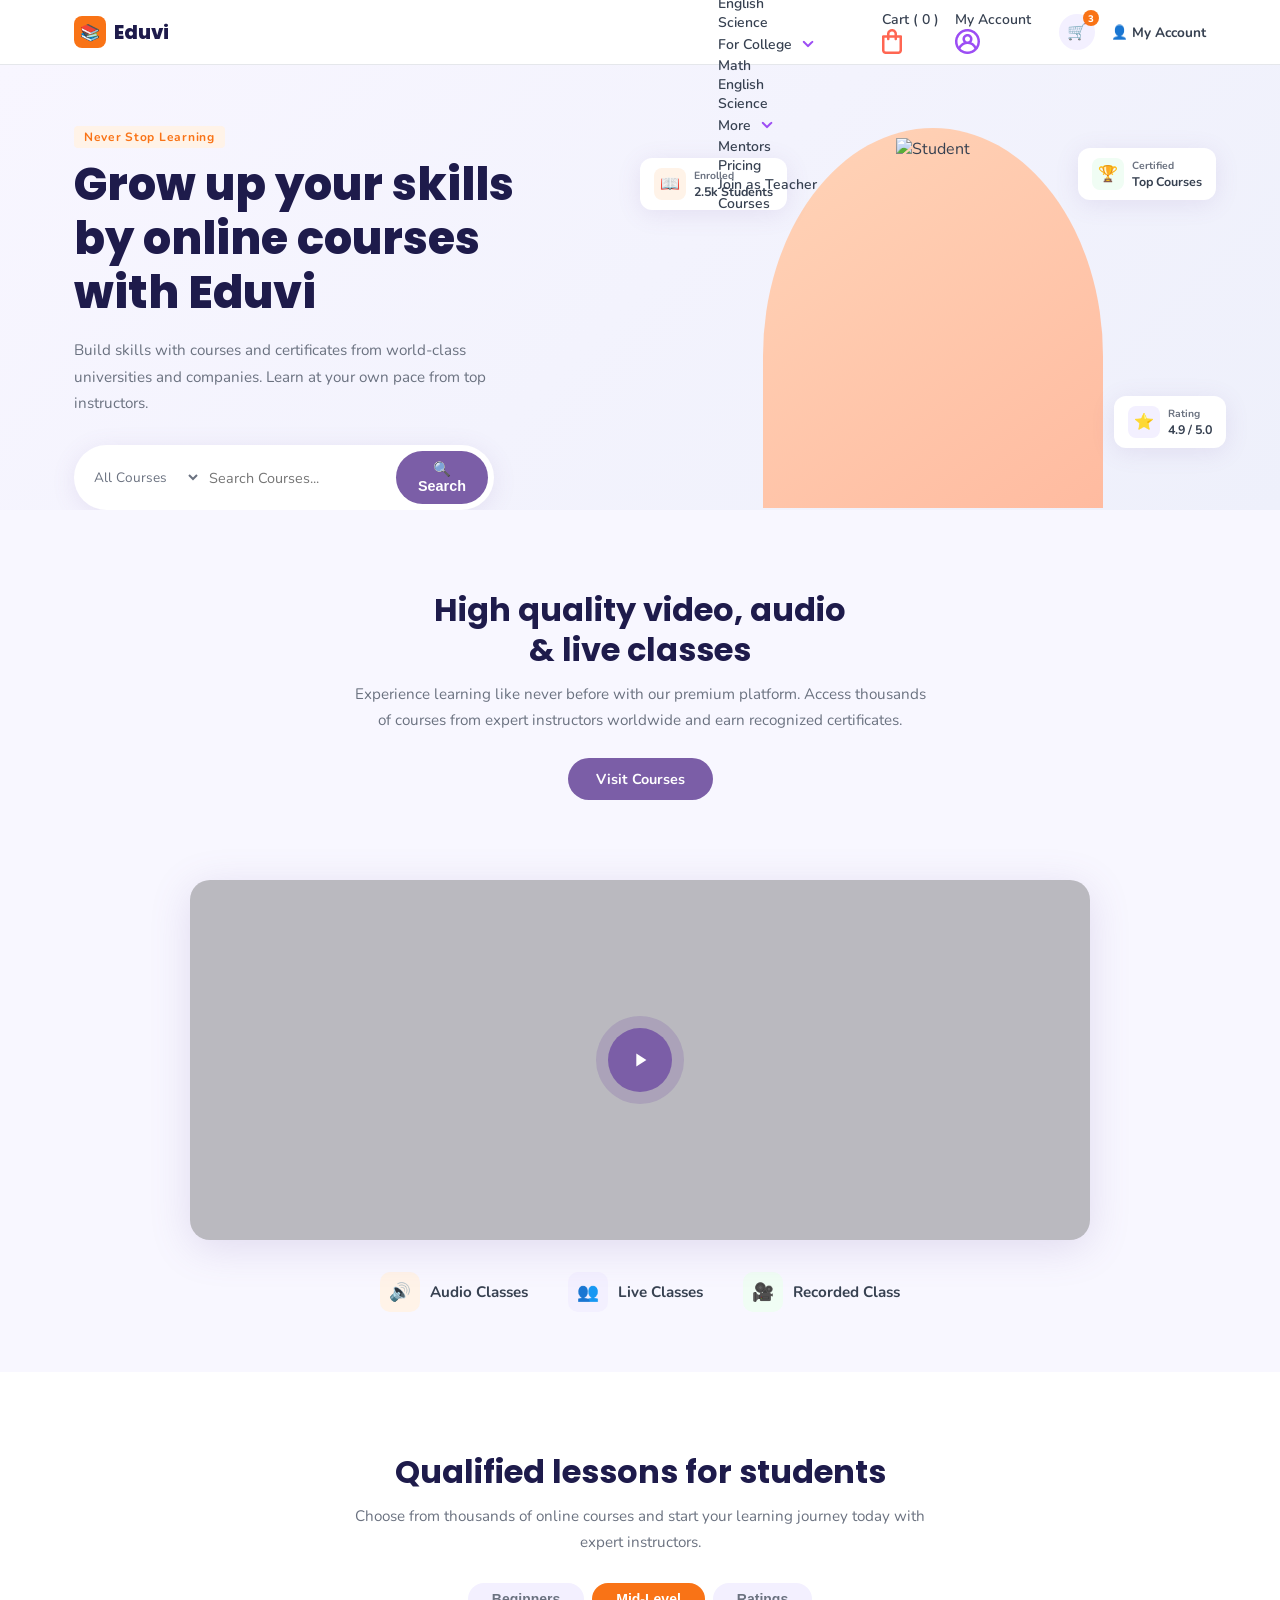
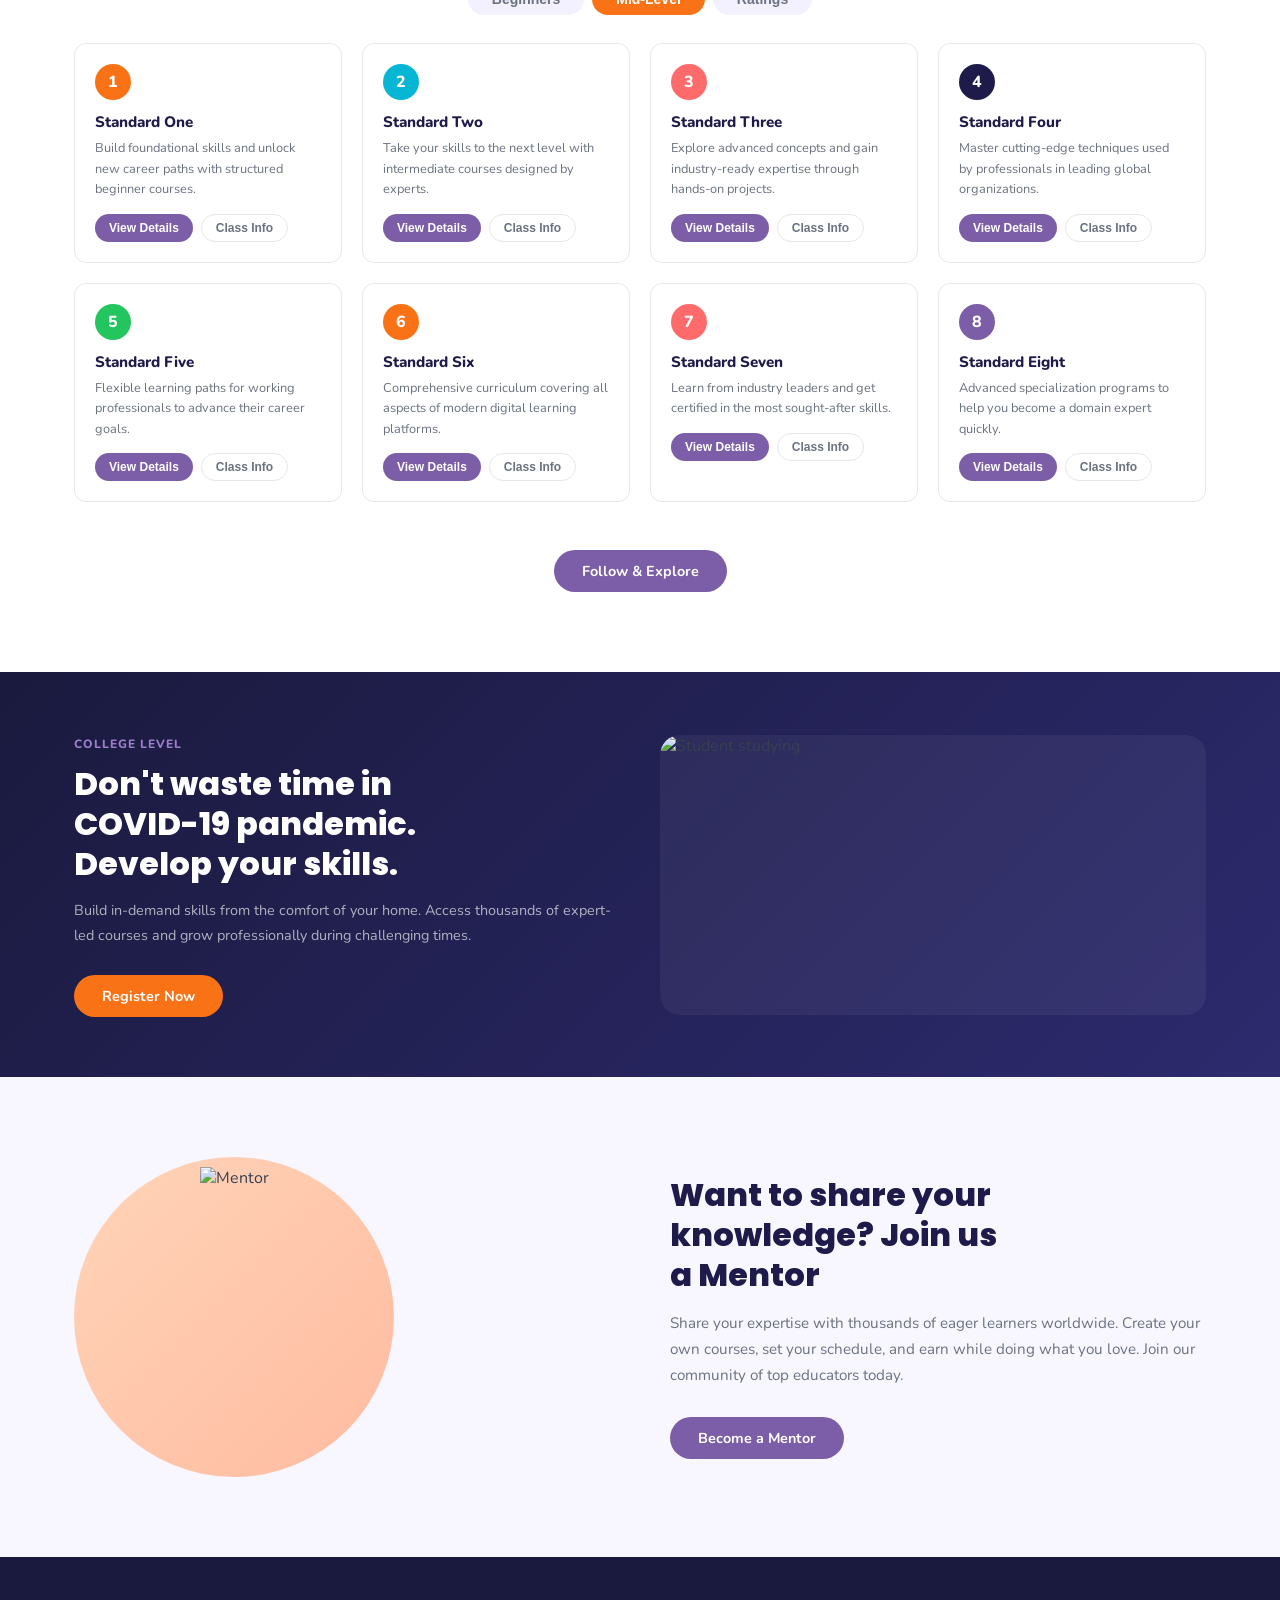
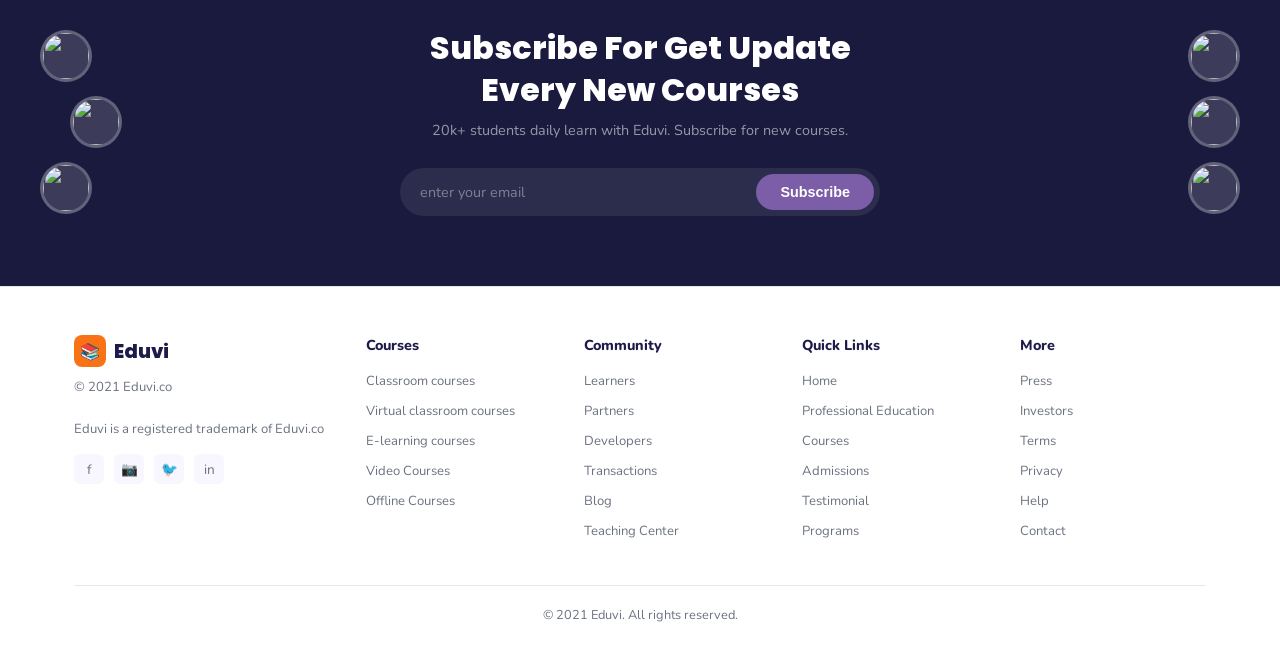
==== index.html @ 306cbad7 "Update print statement from 'Hello' to 'Goodbye'" ====
<!DOCTYPE html>
<html lang="en">
<head>
<meta charset="UTF-8" />
<meta name="viewport" content="width=device-width, initial-scale=1.0" />
<title>Eduvi – Grow Your Skills Online</title>
<link href="https://fonts.googleapis.com/css2?family=Nunito:wght@400;600;700;800;900&family=Poppins:wght@400;500;600;700;800&display=swap" rel="stylesheet" />
<style>
  /* ─── VARIABLES ────────────────────────────────────────── */
  :root {
    --primary:   #7B5EA7;
    --primary-light: #9b7dc8;
    --orange:    #F97316;
    --pink:      #FF6B6B;
    --green:     #22C55E;
    --teal:      #06B6D4;
    --yellow:    #FBBF24;
    --dark:      #1E1B4B;
    --dark-navy: #1a1a3e;
    --text:      #374151;
    --text-light:#6B7280;
    --bg:        #F8F7FF;
    --bg-card:   #FFFFFF;
    --border:    #E5E7EB;
    --radius:    12px;
    --shadow:    0 4px 24px rgba(123,94,167,.12);
    --shadow-lg: 0 8px 40px rgba(123,94,167,.18);
    --transition:all .25s ease;
  }

  /* ─── RESET ─────────────────────────────────────────────── */
  *, *::before, *::after { box-sizing: border-box; margin: 0; padding: 0; }
  html { scroll-behavior: smooth; }
  body { font-family: 'Nunito', sans-serif; background: var(--bg); color: var(--text); overflow-x: hidden; }
  img  { max-width: 100%; display: block; }
  a    { text-decoration: none; color: inherit; }
  ul   { list-style: none; }

  /* ─── UTILITIES ──────────────────────────────────────────── */
  .container { max-width: 1180px; margin: 0 auto; padding: 0 24px; }
  .btn { display: inline-flex; align-items: center; gap: 8px; padding: 11px 28px; border-radius: 50px; font-weight: 700; font-size: .9rem; cursor: pointer; border: none; transition: var(--transition); }
  .btn-primary { background: var(--primary); color: #fff; }
  .btn-primary:hover { background: var(--primary-light); transform: translateY(-2px); box-shadow: 0 6px 20px rgba(123,94,167,.35); }
  .btn-orange  { background: var(--orange); color: #fff; }
  .btn-orange:hover { filter: brightness(1.1); transform: translateY(-2px); }
  .btn-outline { background: transparent; color: var(--primary); border: 2px solid var(--primary); }
  .btn-outline:hover { background: var(--primary); color: #fff; }
  .tag { display: inline-block; font-size: .75rem; font-weight: 700; letter-spacing: .06em; color: var(--orange); background: #FFF3E8; border-radius: 4px; padding: 3px 10px; margin-bottom: 10px; }
  .section-title { font-family: 'Poppins', sans-serif; font-size: 2rem; font-weight: 700; color: var(--dark); text-align: center; line-height: 1.25; }
  .section-sub   { text-align: center; color: var(--text-light); max-width: 580px; margin: 12px auto 0; font-size: .95rem; line-height: 1.7; }

  /* ─── NAVBAR ─────────────────────────────────────────────── */
  nav {
    background: #fff;
    border-bottom: 1px solid var(--border);
    position: sticky; top: 0; z-index: 100;
    animation: slideDown .4s ease;
  }
  @keyframes slideDown { from { transform: translateY(-100%); opacity: 0; } to { transform: translateY(0); opacity: 1; } }
  .nav-inner {
    display: flex; align-items: center; justify-content: space-between;
    height: 64px;
  }
  .nav-logo { display: flex; align-items: center; gap: 8px; font-family: 'Poppins', sans-serif; font-weight: 800; font-size: 1.2rem; color: var(--dark); }
  .nav-logo-icon { width: 32px; height: 32px; background: var(--orange); border-radius: 8px; display: grid; place-items: center; }
  .nav-logo-icon span { font-size: 1rem; }
  .nav-links { display: flex; align-items: center; gap: 28px; }
  .nav-links a { font-size: .875rem; font-weight: 600; color: var(--text); transition: var(--transition); display: flex; align-items: center; gap: 4px; }
  .nav-links a:hover { color: var(--primary); }
  .nav-links a.active { color: var(--primary); }
  .nav-actions { display: flex; align-items: center; gap: 16px; }
  .nav-cart { position: relative; width: 36px; height: 36px; border-radius: 50%; background: #F3F0FF; display: grid; place-items: center; cursor: pointer; transition: var(--transition); }
  .nav-cart:hover { background: var(--primary); color: #fff; }
  .nav-cart-badge { position: absolute; top: -4px; right: -4px; width: 16px; height: 16px; background: var(--orange); border-radius: 50%; font-size: .6rem; font-weight: 800; color: #fff; display: grid; place-items: center; }
  .nav-account { display: flex; align-items: center; gap: 6px; font-size: .85rem; font-weight: 700; color: var(--text); cursor: pointer; }

  /* ─── HERO ───────────────────────────────────────────────── */
  .hero {
    background: linear-gradient(135deg, #F8F6FF 0%, #EEF0FB 100%);
    padding: 60px 0 0;
    overflow: hidden;
  }
  .hero-inner { display: grid; grid-template-columns: 1fr 1fr; align-items: center; gap: 40px; }
  .hero-content { animation: fadeUp .6s ease .1s both; }
  @keyframes fadeUp { from { transform: translateY(30px); opacity: 0; } to { transform: translateY(0); opacity: 1; } }
  .hero-title { font-family: 'Poppins', sans-serif; font-size: 2.8rem; font-weight: 800; color: var(--dark); line-height: 1.2; margin-bottom: 18px; }
  .hero-desc  { color: var(--text-light); font-size: .95rem; line-height: 1.75; max-width: 440px; margin-bottom: 28px; }
  .hero-search { display: flex; gap: 8px; align-items: center; background: #fff; border-radius: 50px; padding: 6px 6px 6px 16px; box-shadow: var(--shadow); max-width: 420px; }
  .hero-search input { flex: 1; border: none; outline: none; font-size: .9rem; font-family: 'Nunito', sans-serif; color: var(--text); background: transparent; }
  .hero-search select { border: none; outline: none; font-size: .85rem; background: transparent; color: var(--text-light); padding-right: 8px; font-family: 'Nunito', sans-serif; }
  .hero-image { position: relative; display: flex; justify-content: center; animation: fadeUp .6s ease .25s both; }
  .hero-img-wrap { background: linear-gradient(145deg, #FFD4B8 0%, #FFBBA0 100%); border-radius: 50% 50% 0 0 / 60% 60% 0 0; width: 340px; height: 380px; display: flex; align-items: flex-end; justify-content: center; overflow: hidden; position: relative; }
  .hero-img-wrap img { height: 370px; object-fit: cover; }
  .hero-float { position: absolute; background: #fff; border-radius: 12px; padding: 10px 14px; box-shadow: var(--shadow); display: flex; align-items: center; gap: 8px; font-size: .78rem; font-weight: 700; animation: float 3s ease-in-out infinite; }
  @keyframes float { 0%,100% { transform: translateY(0); } 50% { transform: translateY(-8px); } }
  .hero-float.top-left  { top: 30px; left: -20px; animation-delay: 0s; }
  .hero-float.top-right { top: 20px; right: -10px; animation-delay: .5s; }
  .hero-float.bot-right { bottom: 60px; right: -20px; animation-delay: 1s; }
  .hero-float-icon { width: 32px; height: 32px; border-radius: 8px; display: grid; place-items: center; font-size: 1rem; flex-shrink: 0; }

  /* ─── FEATURES ───────────────────────────────────────────── */
  .features { padding: 80px 0 40px; }
  .features-grid { display: grid; grid-template-columns: repeat(3,1fr); gap: 24px; margin-top: 40px; }

  /* ─── VIDEO SECTION ──────────────────────────────────────── */
  .video-section { padding: 0 0 60px; }
  .video-wrap { border-radius: 20px; overflow: hidden; position: relative; max-width: 900px; margin: 40px auto 0; box-shadow: var(--shadow-lg); }
  .video-thumb { width: 100%; height: 360px; object-fit: cover; background: linear-gradient(135deg,#1e1b4b,#4c1d95); display: flex; align-items: center; justify-content: center; }
  .video-thumb-inner { width: 100%; height: 360px; background: url('https://images.unsplash.com/photo-1580582932707-520aed937b7b?w=900&q=80') center/cover; position: relative; }
  .video-thumb-inner::after { content:''; position: absolute; inset:0; background: rgba(0,0,0,.25); }
  .play-btn { position: absolute; top:50%; left:50%; transform: translate(-50%,-50%); width: 64px; height: 64px; background: var(--primary); border-radius: 50%; display: grid; place-items: center; cursor: pointer; z-index: 2; box-shadow: 0 0 0 12px rgba(123,94,167,.25); transition: var(--transition); }
  .play-btn:hover { transform: translate(-50%,-50%) scale(1.1); }
  .play-btn svg { width: 22px; fill: #fff; }
  .video-classes { display: flex; justify-content: center; gap: 40px; margin-top: 32px; }
  .video-class-item { display: flex; align-items: center; gap: 10px; font-weight: 700; font-size: .95rem; }
  .vci-icon { width: 40px; height: 40px; border-radius: 10px; display: grid; place-items: center; font-size: 1.1rem; }

  /* ─── COURSES SECTION ────────────────────────────────────── */
  .courses-section { padding: 80px 0; background: #fff; }
  .tab-row { display: flex; justify-content: center; gap: 8px; margin: 28px 0; }
  .tab-btn { padding: 8px 24px; border-radius: 50px; font-weight: 700; font-size: .875rem; border: none; cursor: pointer; transition: var(--transition); background: #F3F0FF; color: var(--text-light); }
  .tab-btn.active { background: var(--orange); color: #fff; }
  .tab-btn:hover:not(.active) { background: #e0d9ff; }
  .courses-grid { display: grid; grid-template-columns: repeat(4,1fr); gap: 20px; }
  .course-card { background: #fff; border: 1px solid var(--border); border-radius: var(--radius); padding: 20px; transition: var(--transition); cursor: pointer; }
  .course-card:hover { transform: translateY(-4px); box-shadow: var(--shadow); border-color: var(--primary-light); }
  .cc-num { width: 36px; height: 36px; border-radius: 50%; display: grid; place-items: center; font-weight: 800; font-size: 1rem; color: #fff; margin-bottom: 12px; flex-shrink: 0; }
  .cc-title { font-weight: 800; font-size: .95rem; color: var(--dark); margin-bottom: 6px; }
  .cc-desc  { font-size: .8rem; color: var(--text-light); line-height: 1.6; margin-bottom: 14px; }
  .cc-actions { display: flex; gap: 8px; }
  .cc-btn { padding: 6px 14px; border-radius: 50px; font-size: .75rem; font-weight: 700; border: none; cursor: pointer; transition: var(--transition); }
  .cc-btn-primary { background: var(--primary); color: #fff; }
  .cc-btn-outline  { background: transparent; border: 1.5px solid var(--border); color: var(--text-light); }
  .cc-btn:hover { opacity: .85; }
  .courses-cta { text-align: center; margin-top: 36px; }

  /* ─── COVID BANNER ───────────────────────────────────────── */
  .covid-section { background: linear-gradient(135deg, #1a1a3e 0%, #2d2a6e 100%); padding: 60px 0; overflow: hidden; }
  .covid-inner { display: grid; grid-template-columns: 1fr 1fr; align-items: center; gap: 40px; }
  .covid-tag { display: inline-block; font-size: .75rem; font-weight: 800; letter-spacing: .08em; color: var(--primary-light); margin-bottom: 12px; text-transform: uppercase; }
  .covid-title { font-family: 'Poppins', sans-serif; font-size: 2rem; font-weight: 800; color: #fff; line-height: 1.25; margin-bottom: 14px; }
  .covid-desc  { color: rgba(255,255,255,.65); font-size: .9rem; line-height: 1.7; margin-bottom: 28px; }
  .covid-image { border-radius: 20px; overflow: hidden; background: rgba(255,255,255,.05); height: 280px; display: flex; align-items: center; justify-content: center; position: relative; }
  .covid-image img { height: 280px; object-fit: cover; border-radius: 20px; }

  /* ─── MENTOR SECTION ─────────────────────────────────────── */
  .mentor-section { padding: 80px 0; }
  .mentor-inner { display: grid; grid-template-columns: 1fr 1fr; align-items: center; gap: 60px; }
  .mentor-image { position: relative; }
  .mentor-circle { width: 320px; height: 320px; background: linear-gradient(135deg, #FFD4B8, #FFBBA0); border-radius: 50%; overflow: hidden; display: flex; align-items: flex-end; justify-content: center; }
  .mentor-circle img { height: 310px; object-fit: cover; }
  .mentor-title { font-family: 'Poppins', sans-serif; font-size: 2rem; font-weight: 800; color: var(--dark); line-height: 1.25; margin-bottom: 16px; }
  .mentor-desc  { color: var(--text-light); font-size: .95rem; line-height: 1.7; margin-bottom: 28px; }

  /* ─── SUBSCRIBE SECTION ──────────────────────────────────── */
  .subscribe-section { background: #1a1a3e; padding: 70px 0; position: relative; overflow: hidden; }
  .subscribe-inner { text-align: center; position: relative; z-index: 2; }
  .sub-title { font-family: 'Poppins', sans-serif; font-size: 2rem; font-weight: 800; color: #fff; line-height: 1.3; margin-bottom: 10px; }
  .sub-desc  { color: rgba(255,255,255,.55); font-size: .9rem; margin-bottom: 28px; }
  .sub-form  { display: flex; gap: 10px; max-width: 480px; margin: 0 auto; background: rgba(255,255,255,.08); border-radius: 50px; padding: 6px 6px 6px 20px; }
  .sub-form input { flex: 1; background: transparent; border: none; outline: none; color: #fff; font-size: .9rem; font-family: 'Nunito', sans-serif; }
  .sub-form input::placeholder { color: rgba(255,255,255,.4); }
  .sub-avatars { position: absolute; top: 50%; transform: translateY(-50%); }
  .sub-avatars.left  { left: 40px; }
  .sub-avatars.right { right: 40px; }
  .sub-avatar { width: 52px; height: 52px; border-radius: 50%; background: rgba(255,255,255,.15); border: 3px solid rgba(255,255,255,.2); overflow: hidden; margin: 14px 0; }
  .sub-avatar img { width: 100%; height: 100%; object-fit: cover; }

  /* ─── FOOTER ─────────────────────────────────────────────── */
  footer { background: #fff; border-top: 1px solid var(--border); padding: 48px 0 28px; }
  .footer-grid { display: grid; grid-template-columns: 1.4fr 1fr 1fr 1fr 1fr; gap: 32px; margin-bottom: 36px; }
  .footer-brand p { font-size: .82rem; color: var(--text-light); line-height: 1.6; margin-top: 10px; }
  .footer-social { display: flex; gap: 10px; margin-top: 14px; }
  .footer-social a { width: 30px; height: 30px; border-radius: 6px; background: var(--bg); display: grid; place-items: center; font-size: .85rem; color: var(--text-light); transition: var(--transition); }
  .footer-social a:hover { background: var(--primary); color: #fff; }
  .footer-col h4 { font-weight: 800; font-size: .9rem; color: var(--dark); margin-bottom: 14px; }
  .footer-col li { margin-bottom: 8px; }
  .footer-col li a { font-size: .82rem; color: var(--text-light); transition: var(--transition); }
  .footer-col li a:hover { color: var(--primary); }
  .footer-bottom { border-top: 1px solid var(--border); padding-top: 20px; text-align: center; font-size: .8rem; color: var(--text-light); }
</style>
</head>
<body>

<!-- ══ NAVBAR ══════════════════════════════════════════════ -->
<nav>
  <div class="container">
    <div class="nav-inner">
      <a href="#" class="nav-logo">
        <div class="nav-logo-icon"><span>📚</span></div>
        Eduvi
      </a>
      <ul class="nav-links">
        <ul class="menu">
        <li><a href="shop.html">Shop</a></li>

        <li class="has-dropdown">
          <a href="#">For Kindergarten <img src="images/down arrow.png" alt="" /></a>
          <ul class="dropdown">
            <li><a href="#">Math</a></li>
            <li><a href="#">English</a></li>
            <li><a href="#">Science</a></li>
          </ul>
        </li>

        <li class="has-dropdown">
          <a href="#">For High School <img src="images/down arrow.png" alt="" /></a>
          <ul class="dropdown">
            <li><a href="#">Math</a></li>
            <li><a href="#">English</a></li>
            <li><a href="#">Science</a></li>
          </ul>
        </li>

        <li class="has-dropdown">
          <a href="#">For College <img src="images/down arrow.png" alt="" /></a>
          <ul class="dropdown">
            <li><a href="#">Math</a></li>
            <li><a href="#">English</a></li>
            <li><a href="#">Science</a></li>
          </ul>
        </li>

        <li class="has-dropdown">
          <a href="#">More <img src="images/down arrow.png" alt="" /></a>
          <ul class="dropdown">
            <li><a href="mentors.html">Mentors</a></li>
            <li><a href="pricing.html">Pricing</a></li>
            <li><a href="join-as-teacher.html">Join as Teacher</a></li>
          </ul>
        </li>

        <li class="has-dropdown">
          <a href="courses.html">Courses </a>
        </li>
      </ul>

      <ul class="nav-actions">
        <li>
          <a href="#">Cart (<span id="cartCount">0</span>)</a>
          <img src="images/shopping cart.png" alt="cart" class="cart-icon" />
        </li>
        <li id="desktopProfileBtn">
          <a href="login.html">My Account</a>
          <img src="images/account image.png" alt="account" class="account-icon" />
        </li>
      </ul>

      <div class="nav-actions">
        <div class="nav-cart">
          🛒
          <span class="nav-cart-badge">3</span>
        </div>
        <div class="nav-account">👤 My Account</div>
      </div>
    </div>
  </div>
</nav>

<!-- ══ HERO ════════════════════════════════════════════════ -->
<section class="hero">
  <div class="container">
    <div class="hero-inner">
      <div class="hero-content">
        <span class="tag">Never Stop Learning</span>
        <h1 class="hero-title">Grow up your skills<br>by online courses<br>with Eduvi</h1>
        <p class="hero-desc">Build skills with courses and certificates from world-class universities and companies. Learn at your own pace from top instructors.</p>
        <div class="hero-search">
          <select>
            <option>All Courses</option>
            <option>Design</option>
            <option>Development</option>
          </select>
          <input type="text" placeholder="Search Courses..." />
          <button class="btn btn-primary" style="padding:10px 22px;">🔍 Search</button>
        </div>
      </div>
      <div class="hero-image">
        <div class="hero-img-wrap">
          <img src="https://images.unsplash.com/photo-1531545514256-b1400bc00f31?w=400&q=80" alt="Student" />
        </div>
        <div class="hero-float top-left">
          <div class="hero-float-icon" style="background:#FFF3E8;">📖</div>
          <div><div style="font-size:.65rem;color:var(--text-light)">Enrolled</div><div>2.5k Students</div></div>
        </div>
        <div class="hero-float top-right">
          <div class="hero-float-icon" style="background:#F0FDF4;">🏆</div>
          <div><div style="font-size:.65rem;color:var(--text-light)">Certified</div><div>Top Courses</div></div>
        </div>
        <div class="hero-float bot-right">
          <div class="hero-float-icon" style="background:#F3F0FF;">⭐</div>
          <div><div style="font-size:.65rem;color:var(--text-light)">Rating</div><div>4.9 / 5.0</div></div>
        </div>
      </div>
    </div>
  </div>
</section>

<!-- ══ FEATURES ════════════════════════════════════════════ -->
<section class="features">
  <div class="container">
    <h2 class="section-title">High quality video, audio<br>& live classes</h2>
    <p class="section-sub">Experience learning like never before with our premium platform. Access thousands of courses from expert instructors worldwide and earn recognized certificates.</p>
    <div style="text-align:center;margin-top:24px;">
      <a href="#" class="btn btn-primary">Visit Courses</a>
    </div>
  </div>
</section>

<!-- ══ VIDEO ════════════════════════════════════════════════ -->
<section class="video-section">
  <div class="container">
    <div class="video-wrap">
      <div class="video-thumb-inner">
        <div class="play-btn">
          <svg viewBox="0 0 24 24"><path d="M8 5v14l11-7z"/></svg>
        </div>
      </div>
    </div>
    <div class="video-classes">
      <div class="video-class-item">
        <div class="vci-icon" style="background:#FFF3E8;">🔊</div>
        <span>Audio Classes</span>
      </div>
      <div class="video-class-item">
        <div class="vci-icon" style="background:#F3F0FF;">👥</div>
        <span>Live Classes</span>
      </div>
      <div class="video-class-item">
        <div class="vci-icon" style="background:#F0FDF4;">🎥</div>
        <span>Recorded Class</span>
      </div>
    </div>
  </div>
</section>

<!-- ══ COURSES ══════════════════════════════════════════════ -->
<section class="courses-section">
  <div class="container">
    <h2 class="section-title">Qualified lessons for students</h2>
    <p class="section-sub">Choose from thousands of online courses and start your learning journey today with expert instructors.</p>
    <div class="tab-row">
      <button class="tab-btn">Beginners</button>
      <button class="tab-btn active">Mid-Level</button>
      <button class="tab-btn">Ratings</button>
    </div>
    <div class="courses-grid">
      <!-- Row 1 -->
      <div class="course-card">
        <div class="cc-num" style="background:var(--orange);">1</div>
        <div class="cc-title">Standard One</div>
        <p class="cc-desc">Build foundational skills and unlock new career paths with structured beginner courses.</p>
        <div class="cc-actions">
          <button class="cc-btn cc-btn-primary">View Details</button>
          <button class="cc-btn cc-btn-outline">Class Info</button>
        </div>
      </div>
      <div class="course-card">
        <div class="cc-num" style="background:var(--teal);">2</div>
        <div class="cc-title">Standard Two</div>
        <p class="cc-desc">Take your skills to the next level with intermediate courses designed by experts.</p>
        <div class="cc-actions">
          <button class="cc-btn cc-btn-primary">View Details</button>
          <button class="cc-btn cc-btn-outline">Class Info</button>
        </div>
      </div>
      <div class="course-card">
        <div class="cc-num" style="background:var(--pink);">3</div>
        <div class="cc-title">Standard Three</div>
        <p class="cc-desc">Explore advanced concepts and gain industry-ready expertise through hands-on projects.</p>
        <div class="cc-actions">
          <button class="cc-btn cc-btn-primary">View Details</button>
          <button class="cc-btn cc-btn-outline">Class Info</button>
        </div>
      </div>
      <div class="course-card">
        <div class="cc-num" style="background:var(--dark);">4</div>
        <div class="cc-title">Standard Four</div>
        <p class="cc-desc">Master cutting-edge techniques used by professionals in leading global organizations.</p>
        <div class="cc-actions">
          <button class="cc-btn cc-btn-primary">View Details</button>
          <button class="cc-btn cc-btn-outline">Class Info</button>
        </div>
      </div>
      <!-- Row 2 -->
      <div class="course-card">
        <div class="cc-num" style="background:var(--green);">5</div>
        <div class="cc-title">Standard Five</div>
        <p class="cc-desc">Flexible learning paths for working professionals to advance their career goals.</p>
        <div class="cc-actions">
          <button class="cc-btn cc-btn-primary">View Details</button>
          <button class="cc-btn cc-btn-outline">Class Info</button>
        </div>
      </div>
      <div class="course-card">
        <div class="cc-num" style="background:var(--orange);">6</div>
        <div class="cc-title">Standard Six</div>
        <p class="cc-desc">Comprehensive curriculum covering all aspects of modern digital learning platforms.</p>
        <div class="cc-actions">
          <button class="cc-btn cc-btn-primary">View Details</button>
          <button class="cc-btn cc-btn-outline">Class Info</button>
        </div>
      </div>
      <div class="course-card">
        <div class="cc-num" style="background:var(--pink);">7</div>
        <div class="cc-title">Standard Seven</div>
        <p class="cc-desc">Learn from industry leaders and get certified in the most sought-after skills.</p>
        <div class="cc-actions">
          <button class="cc-btn cc-btn-primary">View Details</button>
          <button class="cc-btn cc-btn-outline">Class Info</button>
        </div>
      </div>
      <div class="course-card">
        <div class="cc-num" style="background:var(--primary);">8</div>
        <div class="cc-title">Standard Eight</div>
        <p class="cc-desc">Advanced specialization programs to help you become a domain expert quickly.</p>
        <div class="cc-actions">
          <button class="cc-btn cc-btn-primary">View Details</button>
          <button class="cc-btn cc-btn-outline">Class Info</button>
        </div>
      </div>
    </div>
    <div class="courses-cta">
      <a href="#" class="btn btn-primary" style="margin-top:12px;">Follow &amp; Explore</a>
    </div>
  </div>
</section>

<!-- ══ COVID SECTION ════════════════════════════════════════ -->
<section class="covid-section">
  <div class="container">
    <div class="covid-inner">
      <div>
        <span class="covid-tag">College Level</span>
        <h2 class="covid-title">Don't waste time in<br>COVID-19 pandemic.<br>Develop your skills.</h2>
        <p class="covid-desc">Build in-demand skills from the comfort of your home. Access thousands of expert-led courses and grow professionally during challenging times.</p>
        <a href="#" class="btn btn-orange">Register Now</a>
      </div>
      <div class="covid-image">
        <img src="https://images.unsplash.com/photo-1522202176988-66273c2fd55f?w=500&q=80" alt="Student studying" style="width:100%;height:280px;object-fit:cover;border-radius:20px;" />
      </div>
    </div>
  </div>
</section>

<!-- ══ MENTOR ════════════════════════════════════════════════ -->
<section class="mentor-section">
  <div class="container">
    <div class="mentor-inner">
      <div class="mentor-image">
        <div class="mentor-circle">
          <img src="https://images.unsplash.com/photo-1507003211169-0a1dd7228f2d?w=320&q=80" alt="Mentor" />
        </div>
      </div>
      <div>
        <h2 class="mentor-title">Want to share your<br>knowledge? Join us<br>a Mentor</h2>
        <p class="mentor-desc">Share your expertise with thousands of eager learners worldwide. Create your own courses, set your schedule, and earn while doing what you love. Join our community of top educators today.</p>
        <a href="#" class="btn btn-primary">Become a Mentor</a>
      </div>
    </div>
  </div>
</section>

<!-- ══ SUBSCRIBE ════════════════════════════════════════════ -->
<section class="subscribe-section">
  <div class="sub-avatars left">
    <div class="sub-avatar"><img src="https://i.pravatar.cc/52?img=1" alt="" /></div>
    <div class="sub-avatar" style="margin-left:30px;"><img src="https://i.pravatar.cc/52?img=5" alt="" /></div>
    <div class="sub-avatar"><img src="https://i.pravatar.cc/52?img=9" alt="" /></div>
  </div>
  <div class="container">
    <div class="subscribe-inner">
      <h2 class="sub-title">Subscribe For Get Update<br>Every New Courses</h2>
      <p class="sub-desc">20k+ students daily learn with Eduvi. Subscribe for new courses.</p>
      <div class="sub-form">
        <input type="email" placeholder="enter your email" />
        <button class="btn btn-primary" style="border-radius:50px;padding:10px 24px;">Subscribe</button>
      </div>
    </div>
  </div>
  <div class="sub-avatars right">
    <div class="sub-avatar" style="margin-left:auto;"><img src="https://i.pravatar.cc/52?img=12" alt="" /></div>
    <div class="sub-avatar"><img src="https://i.pravatar.cc/52?img=20" alt="" /></div>
    <div class="sub-avatar" style="margin-left:auto;"><img src="https://i.pravatar.cc/52?img=25" alt="" /></div>
  </div>
</section>

<!-- ══ FOOTER ════════════════════════════════════════════════ -->
<footer>
  <div class="container">
    <div class="footer-grid">
      <div class="footer-brand">
        <a href="#" class="nav-logo" style="margin-bottom:10px;">
          <div class="nav-logo-icon"><span>📚</span></div>
          Eduvi
        </a>
        <p>© 2021 Eduvi.co<br><br>Eduvi is a registered trademark of Eduvi.co</p>
        <div class="footer-social">
          <a href="#">f</a>
          <a href="#">📷</a>
          <a href="#">🐦</a>
          <a href="#">in</a>
        </div>
      </div>
      <div class="footer-col">
        <h4>Courses</h4>
        <ul>
          <li><a href="#">Classroom courses</a></li>
          <li><a href="#">Virtual classroom courses</a></li>
          <li><a href="#">E-learning courses</a></li>
          <li><a href="#">Video Courses</a></li>
          <li><a href="#">Offline Courses</a></li>
        </ul>
      </div>
      <div class="footer-col">
        <h4>Community</h4>
        <ul>
          <li><a href="#">Learners</a></li>
          <li><a href="#">Partners</a></li>
          <li><a href="#">Developers</a></li>
          <li><a href="#">Transactions</a></li>
          <li><a href="#">Blog</a></li>
          <li><a href="#">Teaching Center</a></li>
        </ul>
      </div>
      <div class="footer-col">
        <h4>Quick Links</h4>
        <ul>
          <li><a href="#">Home</a></li>
          <li><a href="#">Professional Education</a></li>
          <li><a href="#">Courses</a></li>
          <li><a href="#">Admissions</a></li>
          <li><a href="#">Testimonial</a></li>
          <li><a href="#">Programs</a></li>
        </ul>
      </div>
      <div class="footer-col">
        <h4>More</h4>
        <ul>
          <li><a href="#">Press</a></li>
          <li><a href="#">Investors</a></li>
          <li><a href="#">Terms</a></li>
          <li><a href="#">Privacy</a></li>
          <li><a href="#">Help</a></li>
          <li><a href="#">Contact</a></li>
        </ul>
      </div>
    </div>
    <div class="footer-bottom">© 2021 Eduvi. All rights reserved.</div>
  </div>
</footer>

<script>
  // Tab switching
  document.querySelectorAll('.tab-btn').forEach(btn => {
    btn.addEventListener('click', () => {
      document.querySelectorAll('.tab-btn').forEach(b => b.classList.remove('active'));
      btn.classList.add('active');
    });
  });

  // Scroll reveal
  const observer = new IntersectionObserver((entries) => {
    entries.forEach(e => {
      if (e.isIntersecting) {
        e.target.style.opacity = '1';
        e.target.style.transform = 'translateY(0)';
      }
    });
  }, { threshold: 0.1 });

  document.querySelectorAll('.course-card, .video-wrap, .covid-inner, .mentor-inner').forEach(el => {
    el.style.opacity = '0';
    el.style.transform = 'translateY(24px)';
    el.style.transition = 'opacity .5s ease, transform .5s ease';
    observer.observe(el);
  });
</script>
</body>
</html>
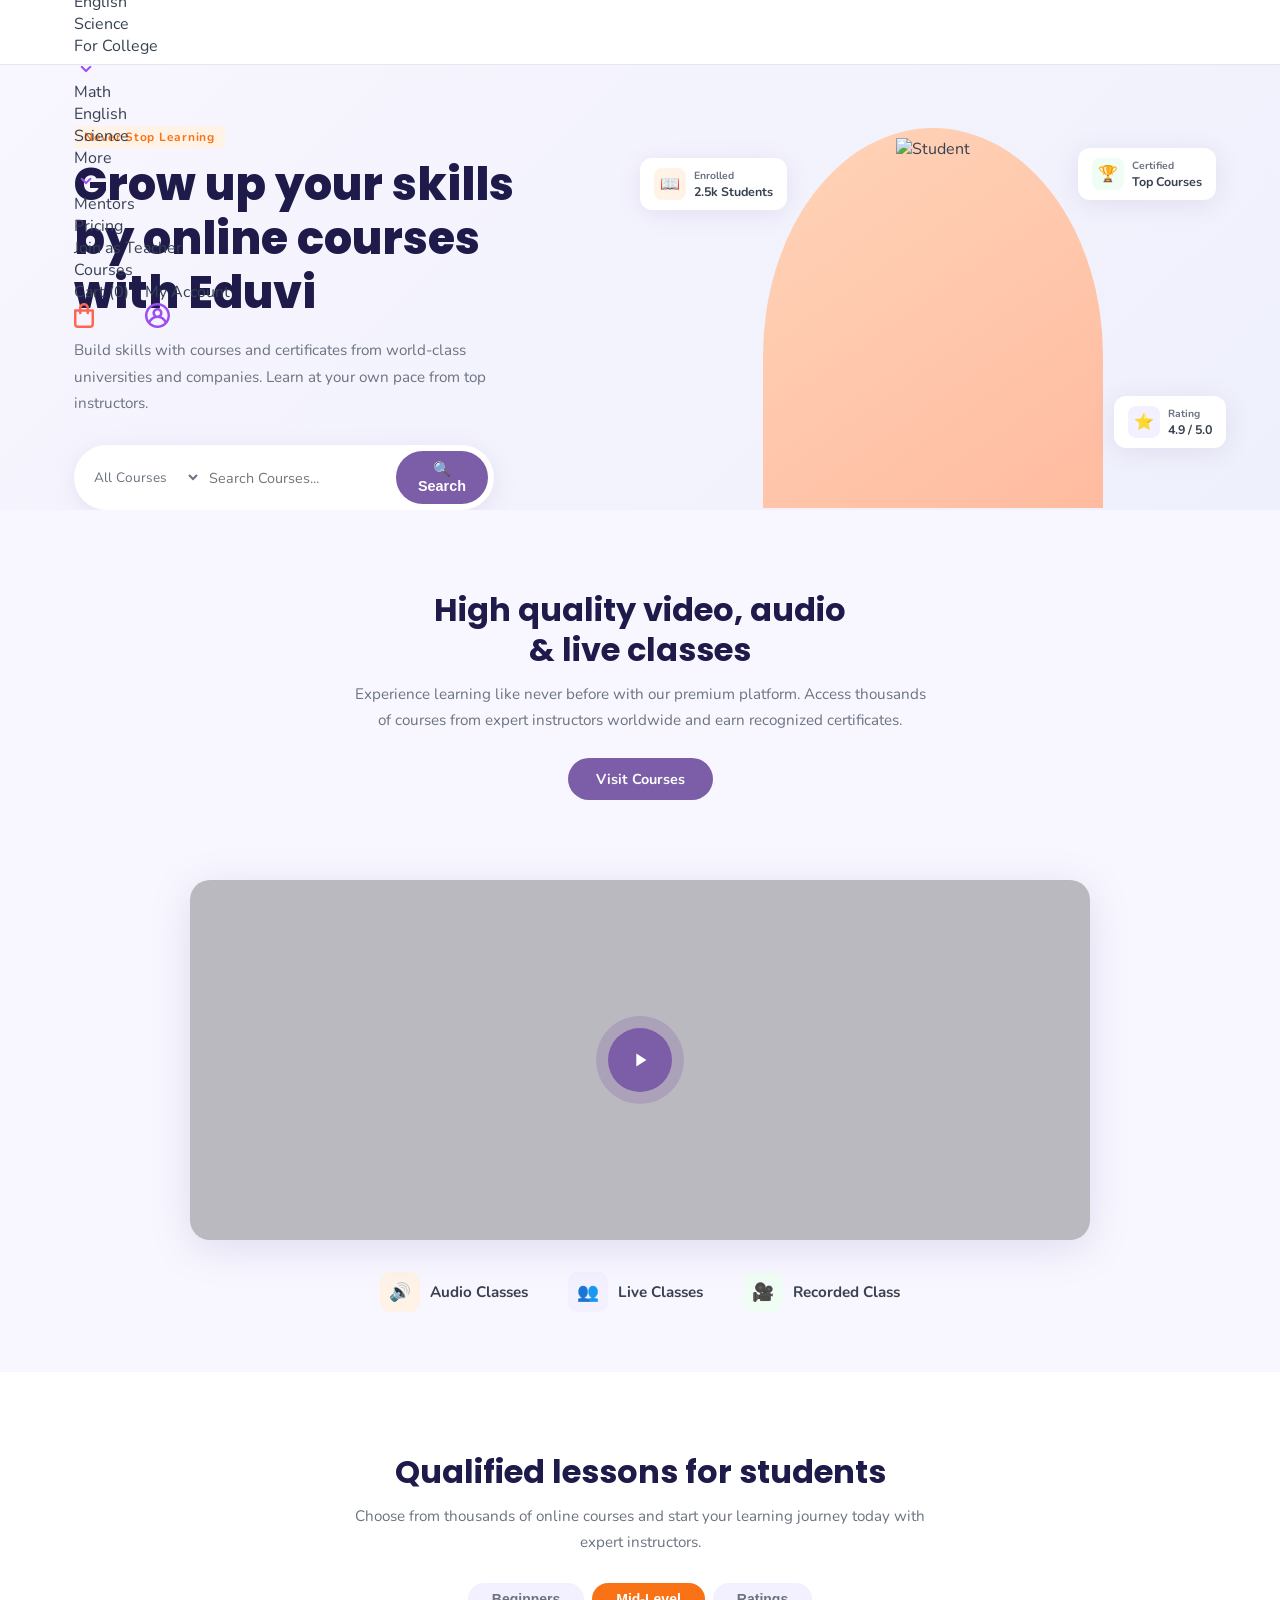
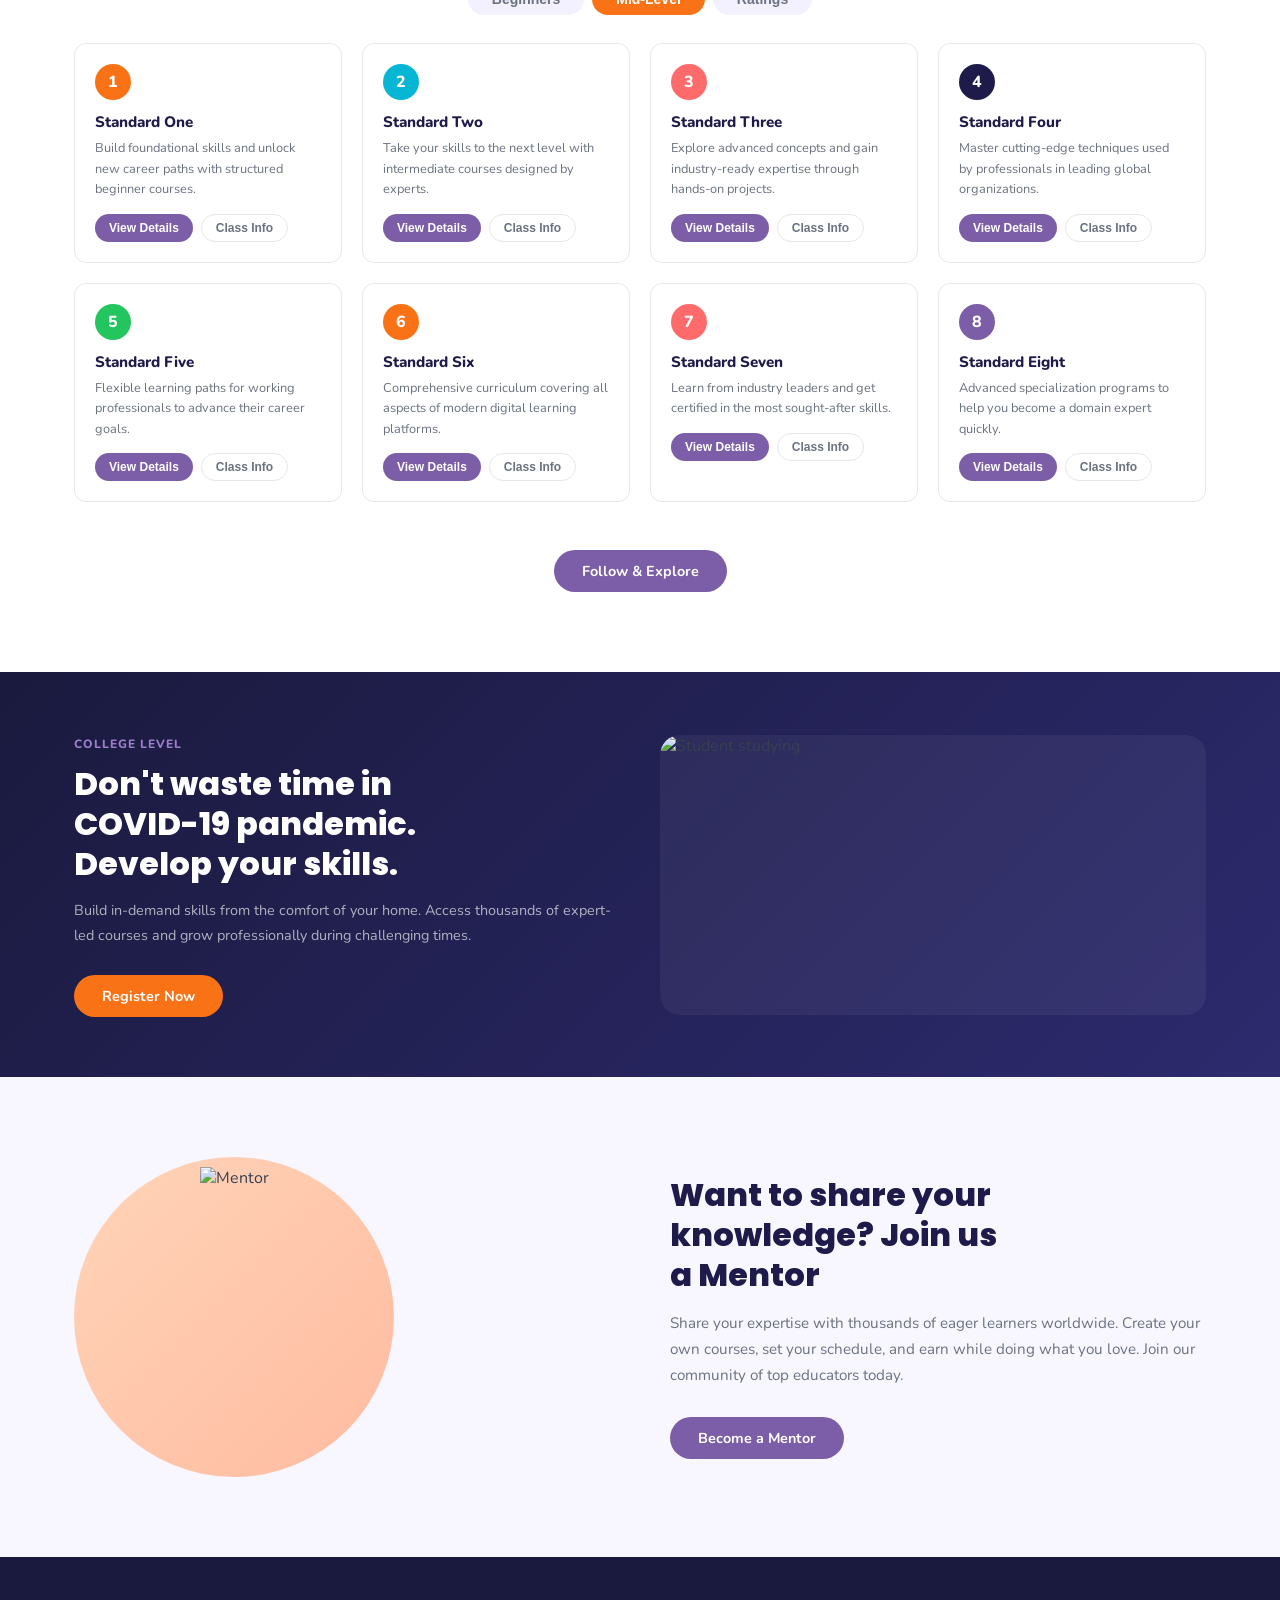
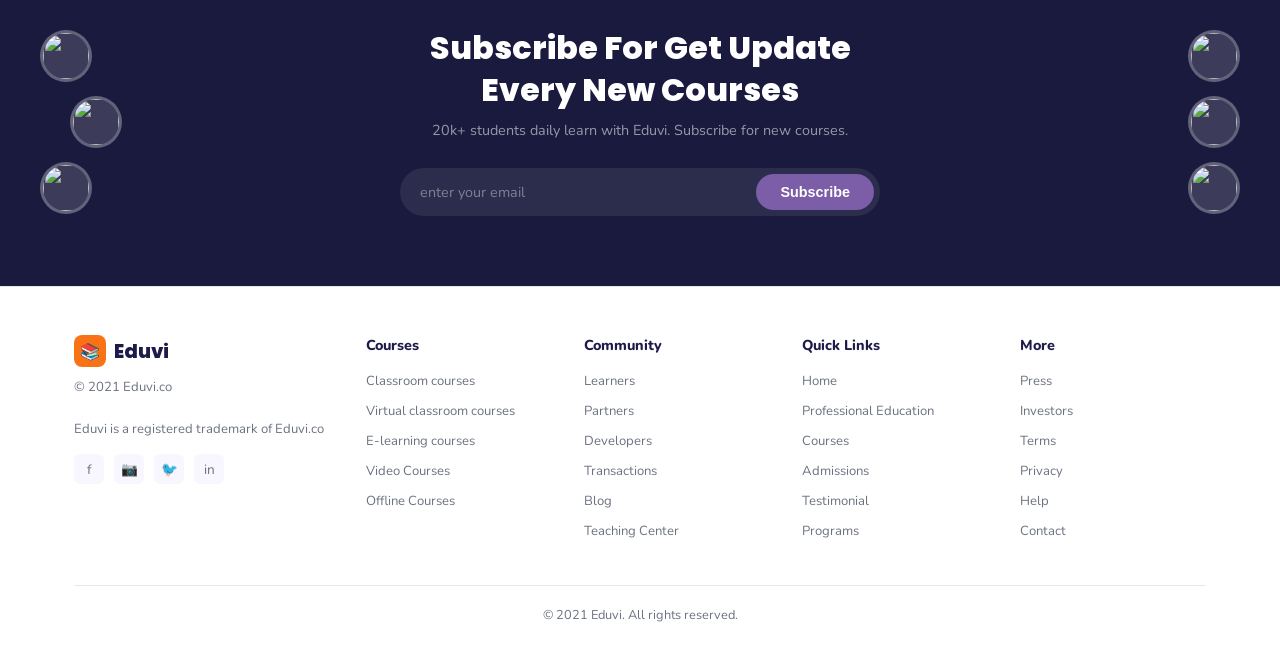
==== commit df3afb69: "Update print statement from 'Hello' to 'Goodbye'" ====
--- a/index.html
+++ b/index.html
@@ -186,12 +186,17 @@
 <nav>
   <div class="container">
     <div class="nav-inner">
-      <a href="#" class="nav-logo">
-        <div class="nav-logo-icon"><span>📚</span></div>
-        Eduvi
+       <!-- navbar -->
+
+    <div class="nav">
+
+      <button id="darkModeBtn" title="Toggle dark mode">🌙</button>
+
+      <a href="index.html">
+        <img src="images/Logo (1).png" alt="Logo" class="logo" />
       </a>
-      <ul class="nav-links">
-        <ul class="menu">
+
+      <ul class="menu">
         <li><a href="shop.html">Shop</a></li>
 
         <li class="has-dropdown">
@@ -245,14 +250,6 @@
           <img src="images/account image.png" alt="account" class="account-icon" />
         </li>
       </ul>
-
-      <div class="nav-actions">
-        <div class="nav-cart">
-          🛒
-          <span class="nav-cart-badge">3</span>
-        </div>
-        <div class="nav-account">👤 My Account</div>
-      </div>
     </div>
   </div>
 </nav>
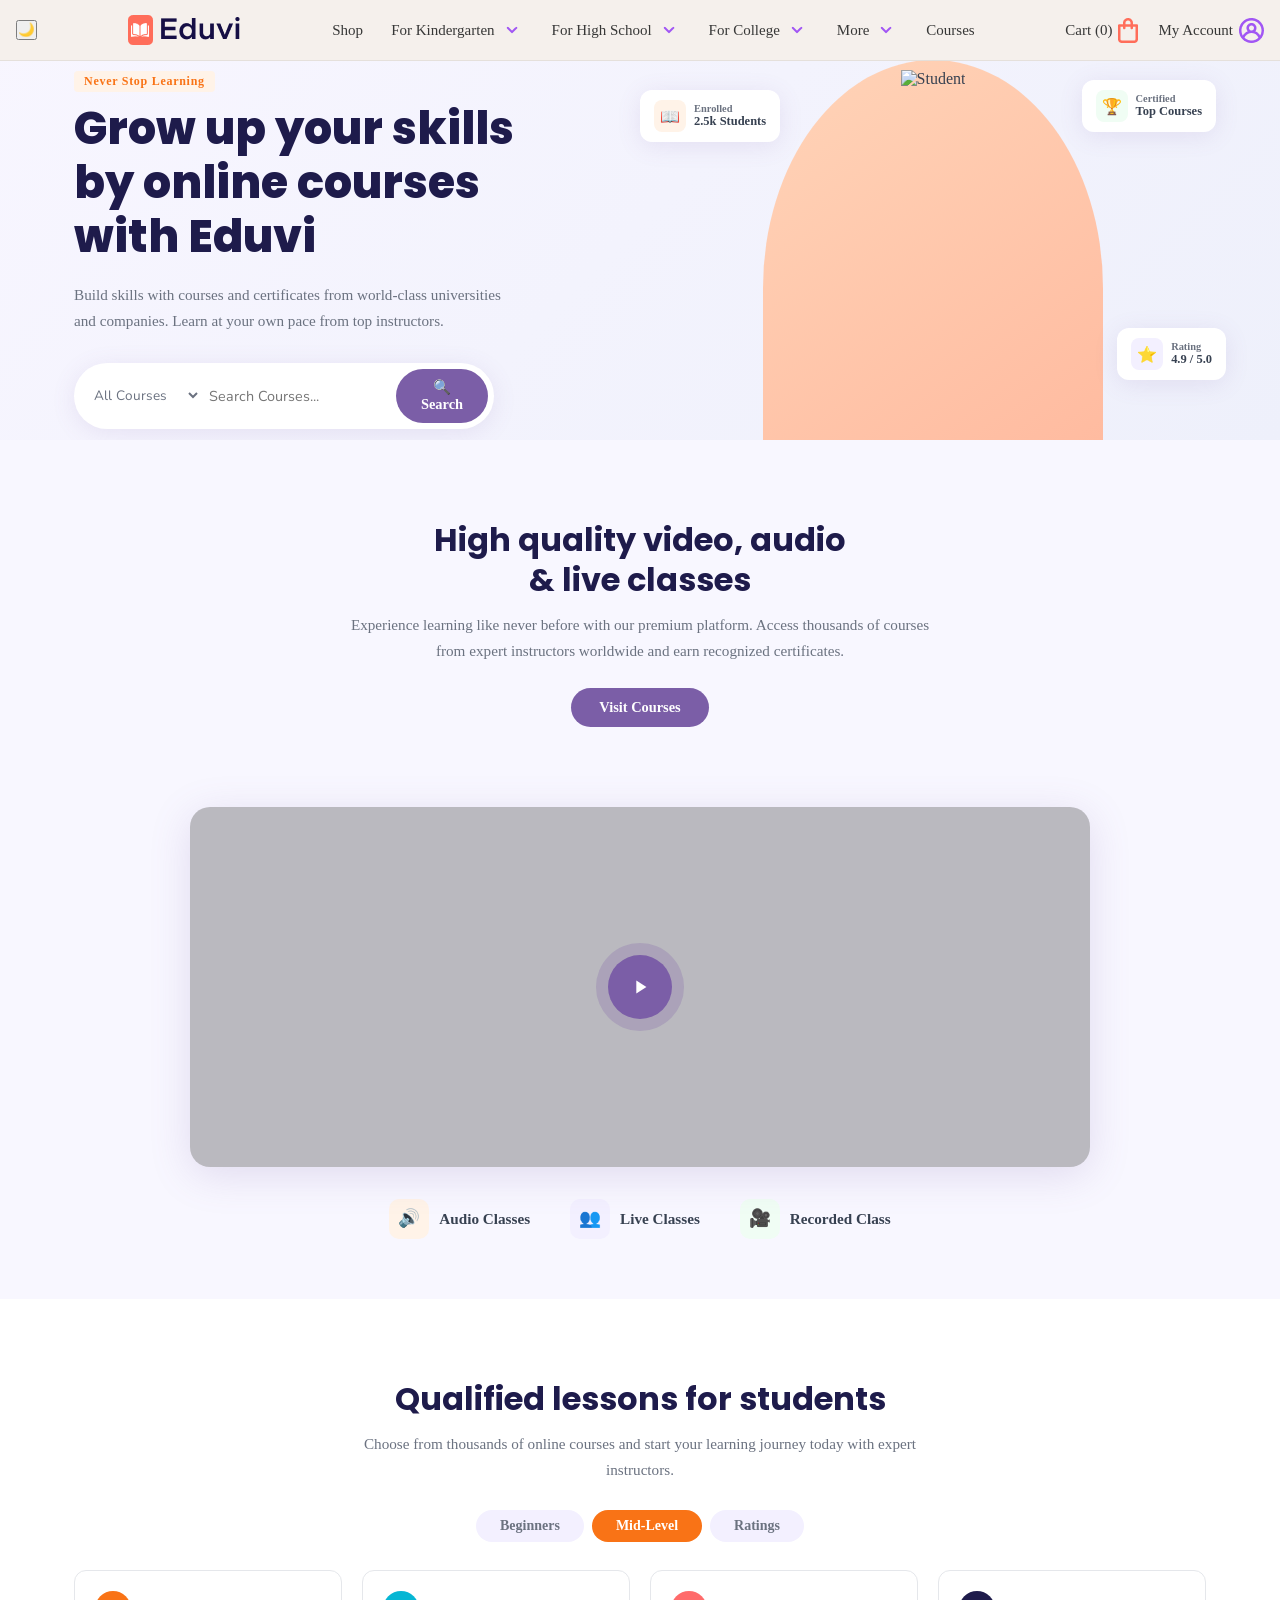
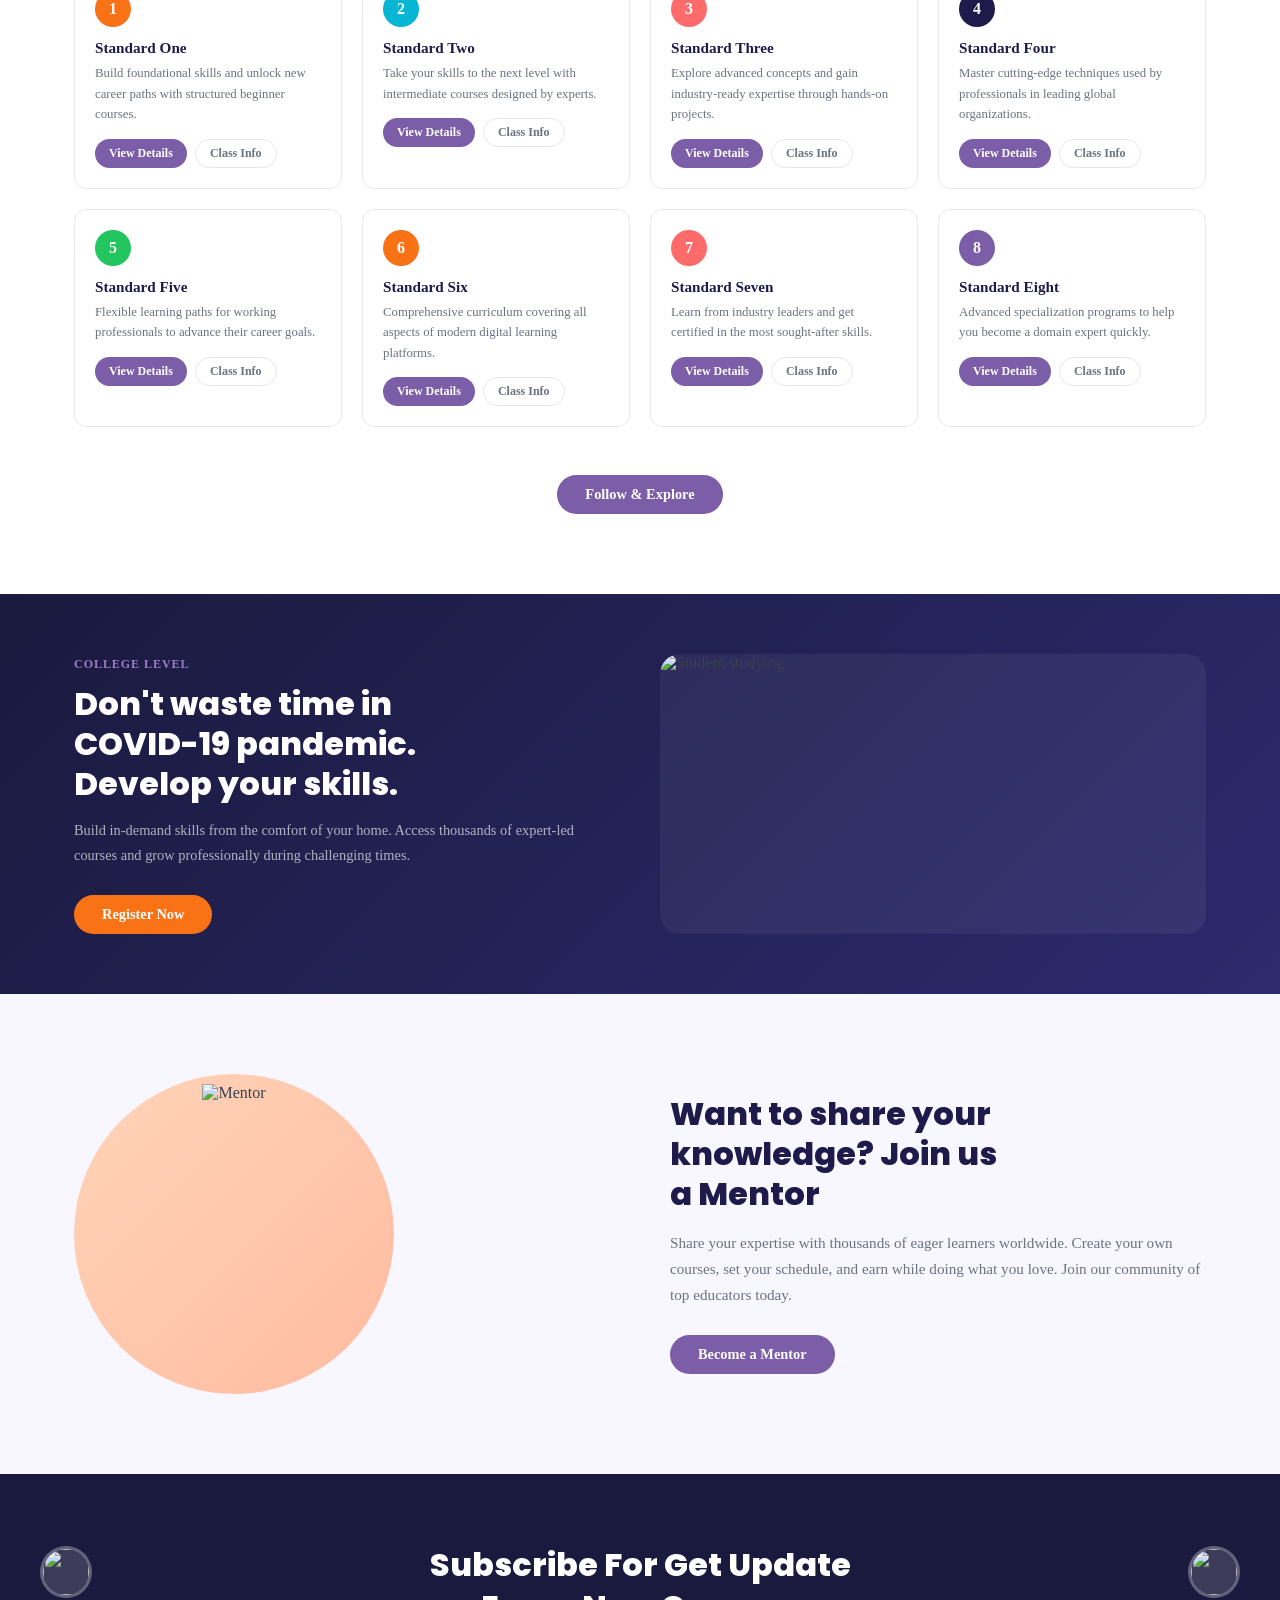
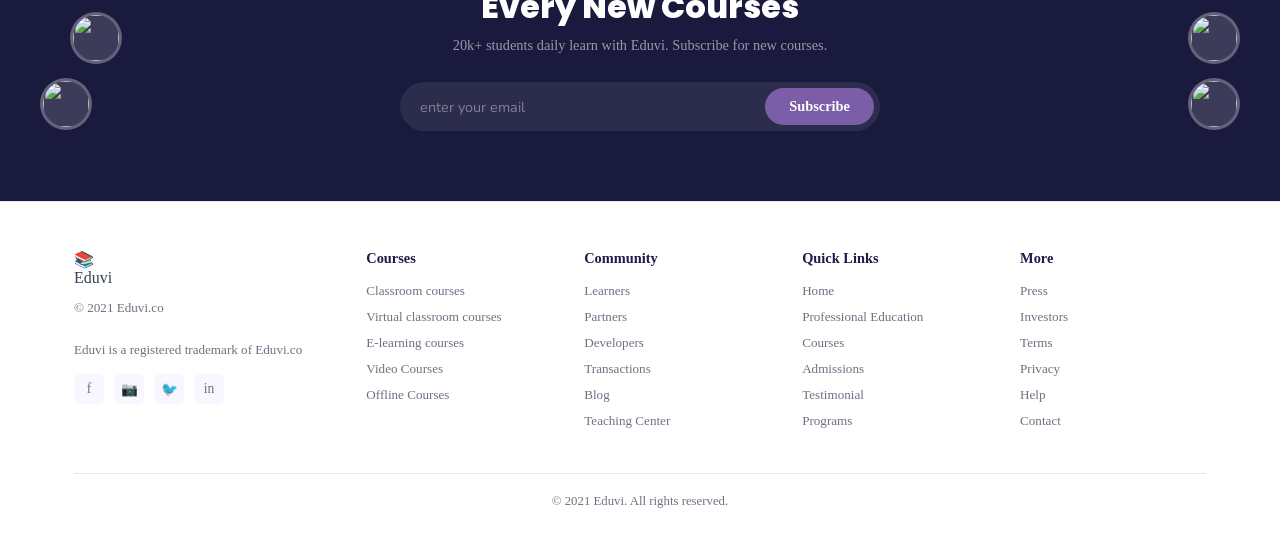
==== commit 5bbd4e47: "Update print statement from 'Hello' to 'Goodbye'" ====
--- a/index.html
+++ b/index.html
@@ -5,6 +5,7 @@
 <meta name="viewport" content="width=device-width, initial-scale=1.0" />
 <title>Eduvi – Grow Your Skills Online</title>
 <link href="https://fonts.googleapis.com/css2?family=Nunito:wght@400;600;700;800;900&family=Poppins:wght@400;500;600;700;800&display=swap" rel="stylesheet" />
+  <link rel="stylesheet" href="style.css" />
 <style>
   /* ─── VARIABLES ────────────────────────────────────────── */
   :root {
@@ -49,30 +50,7 @@
   .section-title { font-family: 'Poppins', sans-serif; font-size: 2rem; font-weight: 700; color: var(--dark); text-align: center; line-height: 1.25; }
   .section-sub   { text-align: center; color: var(--text-light); max-width: 580px; margin: 12px auto 0; font-size: .95rem; line-height: 1.7; }
 
-  /* ─── NAVBAR ─────────────────────────────────────────────── */
-  nav {
-    background: #fff;
-    border-bottom: 1px solid var(--border);
-    position: sticky; top: 0; z-index: 100;
-    animation: slideDown .4s ease;
-  }
-  @keyframes slideDown { from { transform: translateY(-100%); opacity: 0; } to { transform: translateY(0); opacity: 1; } }
-  .nav-inner {
-    display: flex; align-items: center; justify-content: space-between;
-    height: 64px;
-  }
-  .nav-logo { display: flex; align-items: center; gap: 8px; font-family: 'Poppins', sans-serif; font-weight: 800; font-size: 1.2rem; color: var(--dark); }
-  .nav-logo-icon { width: 32px; height: 32px; background: var(--orange); border-radius: 8px; display: grid; place-items: center; }
-  .nav-logo-icon span { font-size: 1rem; }
-  .nav-links { display: flex; align-items: center; gap: 28px; }
-  .nav-links a { font-size: .875rem; font-weight: 600; color: var(--text); transition: var(--transition); display: flex; align-items: center; gap: 4px; }
-  .nav-links a:hover { color: var(--primary); }
-  .nav-links a.active { color: var(--primary); }
-  .nav-actions { display: flex; align-items: center; gap: 16px; }
-  .nav-cart { position: relative; width: 36px; height: 36px; border-radius: 50%; background: #F3F0FF; display: grid; place-items: center; cursor: pointer; transition: var(--transition); }
-  .nav-cart:hover { background: var(--primary); color: #fff; }
-  .nav-cart-badge { position: absolute; top: -4px; right: -4px; width: 16px; height: 16px; background: var(--orange); border-radius: 50%; font-size: .6rem; font-weight: 800; color: #fff; display: grid; place-items: center; }
-  .nav-account { display: flex; align-items: center; gap: 6px; font-size: .85rem; font-weight: 700; color: var(--text); cursor: pointer; }
+ 
 
   /* ─── HERO ───────────────────────────────────────────────── */
   .hero {
--- a/style.css
+++ b/style.css
@@ -0,0 +1,209 @@
+* {
+  margin: 0;
+  padding: 0;
+  box-sizing: border-box;
+  font-family: "DM Sans", "Times New Roman", serif;
+}
+
+body {
+  background-color: rgba(247, 245, 250, 1);
+}
+
+.nav {
+  display: flex;
+  align-items: center;
+  justify-content: space-between;
+  padding: 15px 16px;
+  background-color: #f5f0eb;
+  position: fixed;
+  top: 0;
+  left: 0;
+  right: 0;
+  width: 100%;
+  z-index: 100;
+  border-bottom: 1px solid rgba(0, 0, 0, 0.07);
+  transition: 0.3s;
+  opacity: 0.95;
+}
+
+/* --- Logo --- */
+.logo {
+  display: flex;
+  align-items: center;
+  gap: 8px;
+  text-decoration: none;
+  flex-shrink: 0;
+  padding: auto;
+}
+
+.logo-icon {
+  background-color: #e8513a;
+  width: 34px;
+  height: 34px;
+  border-radius: 8px;
+  display: flex;
+  align-items: center;
+  justify-content: center;
+  font-size: 16px;
+}
+
+.logo-text {
+  font-size: 20px;
+  font-weight: 700;
+  color: #1a1a2e;
+  letter-spacing: -0.3px;
+}
+
+/* --- Center Menu --- */
+.menu {
+  display: flex;
+  list-style: none;
+  align-items: center;
+  gap: 28px;
+}
+
+.menu li a {
+  text-decoration: none;
+  color: #2d2d2d;
+  font-size: 15px;
+  font-weight: 500;
+  display: flex;
+  align-items: center;
+  gap: 5px;
+  transition: color 0.2s;
+}
+
+.menu li a:hover {
+  color: #e8513a;
+}
+
+.nav-actions {
+  display: flex;
+  list-style: none;
+  align-items: center;
+  gap: 20px;
+}
+
+.nav-actions li {
+  display: flex;
+  align-items: center;
+  gap: 6px;
+}
+
+.nav-actions li a {
+  text-decoration: none;
+  color: #2d2d2d;
+  font-size: 15px;
+  font-weight: 500;
+  transition: color 0.2s;
+}
+
+.nav-actions li a:hover {
+  color: #e8513a;
+}
+
+.nav-actions img {
+  cursor: pointer;
+}
+
+.icon {
+  font-size: 18px;
+  color: #e8513a;
+}
+
+.cart-icon,
+.account-icon {
+  font-size: 18px;
+  color: #e8513a;
+}
+
+/* make the li position relative so dropdown appears below it */
+.has-dropdown {
+  position: relative;
+}
+
+/* hide the dropdown by default */
+.dropdown {
+  display: none;
+  position: absolute;
+  top: 100%; /* sits just below the nav link */
+  left: 0;
+  background-color: #fff;
+  border-radius: 8px;
+  box-shadow: 0 8px 24px rgba(0, 0, 0, 0.1);
+  padding: 10px 0;
+  min-width: 180px;
+  list-style: none;
+  z-index: 200;
+}
+
+/* show it on hover */
+.has-dropdown:hover .dropdown {
+  display: block;
+}
+
+/* style the dropdown links */
+.dropdown li a {
+  display: block;
+  padding: 10px 20px;
+  color: #2d2d2d;
+  font-size: 14px;
+  font-weight: 500;
+  text-decoration: none;
+  transition: 0.2s;
+}
+
+.dropdown li a:hover {
+  color: #e8513a;
+  background-color: #f5f0eb;
+}
+
+.has-dropdown img {
+  transition: transform 0.3s;
+}
+
+.has-dropdown:hover img {
+  transform: rotate(180deg);
+}
+
+#container {
+  margin: 0 80px;
+}
+
+.menu-toggle {
+  display: none;
+  cursor: pointer;
+}
+
+@media (max-width: 768px) {
+  .menu {
+    display: none;
+  }
+
+  .menu-toggle {
+    display: block;
+    font-size: 28px;
+    cursor: pointer;
+  }
+
+  .menu.active {
+    display: flex;
+    flex-direction: column;
+    background: white;
+    position: absolute;
+    top: 70px;
+    left: 0;
+    width: 100%;
+    padding: 20px;
+  }
+
+  .menu-toggle {
+    margin-left: auto; /* push ☰ to far right */
+    font-size: 28px;
+    cursor: pointer;
+  }
+
+  .nav-actions {
+    display: none; /* hide cart & account */
+  }
+}
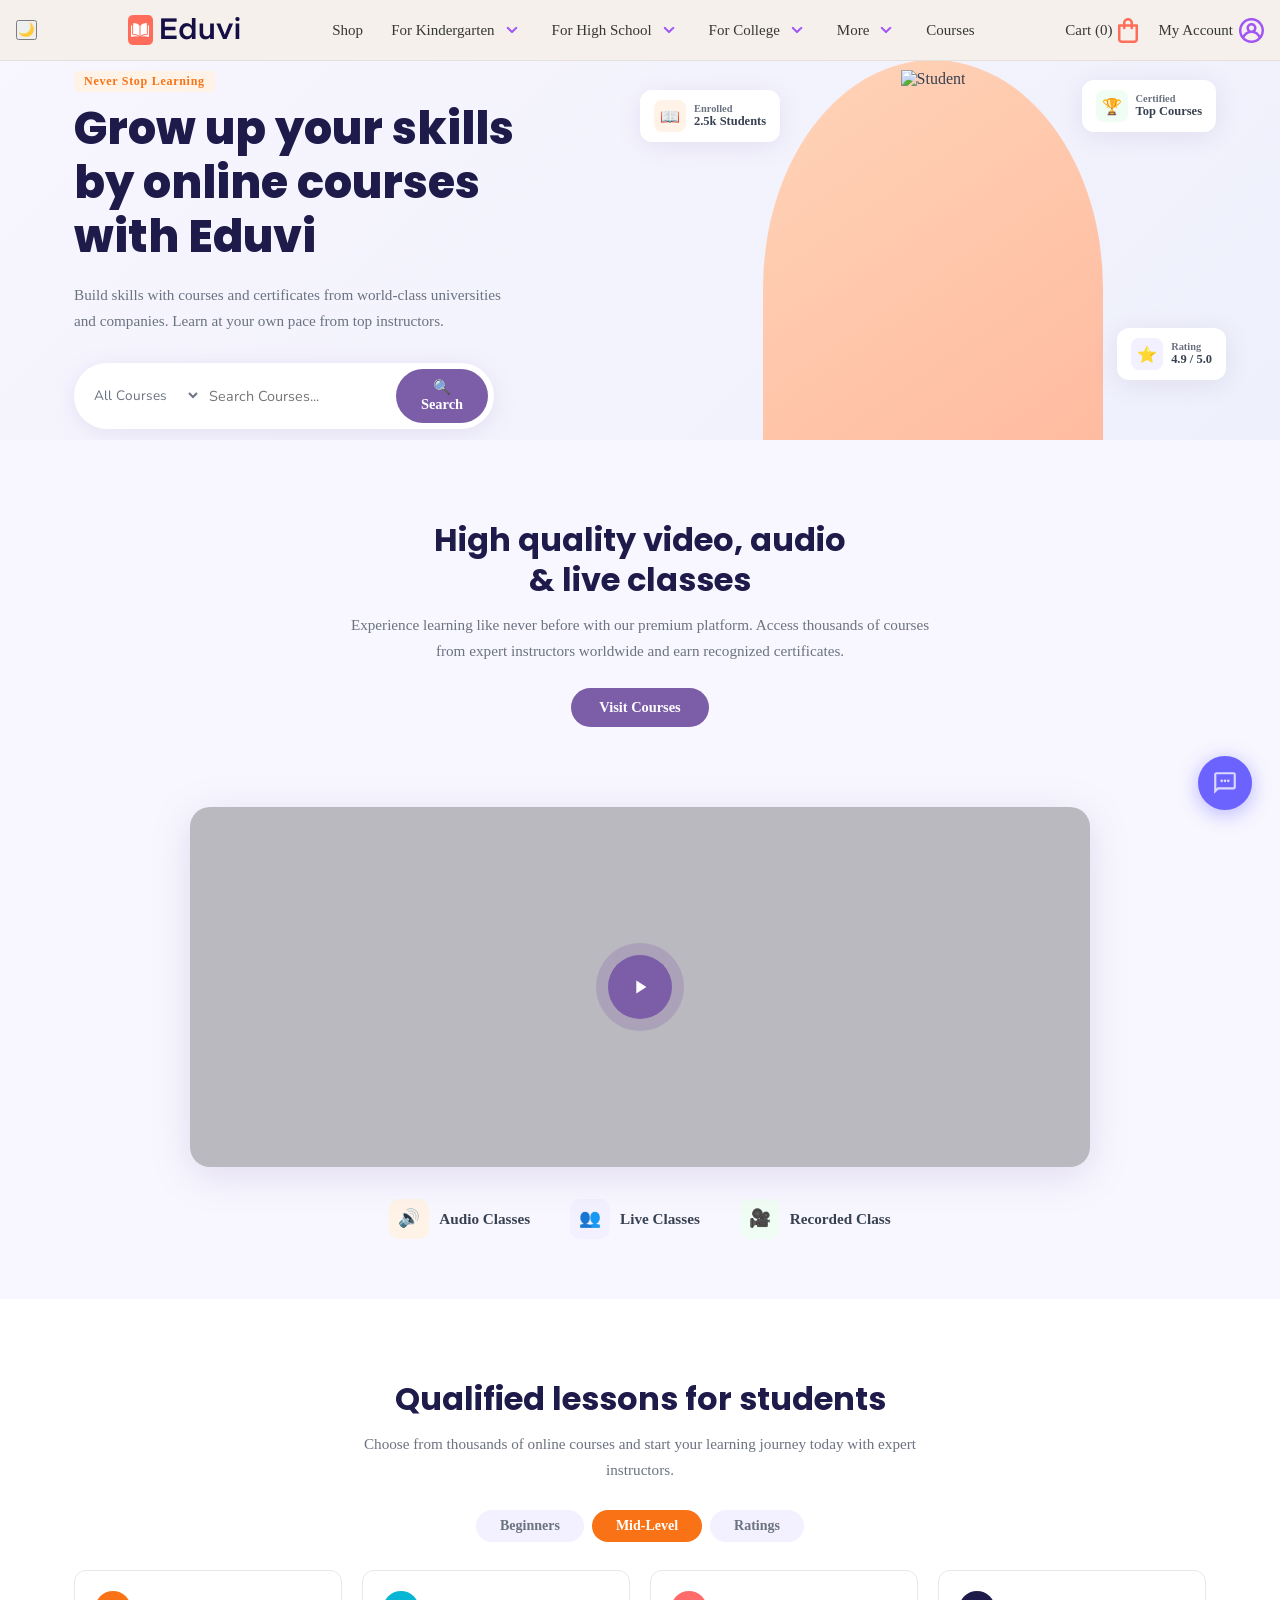
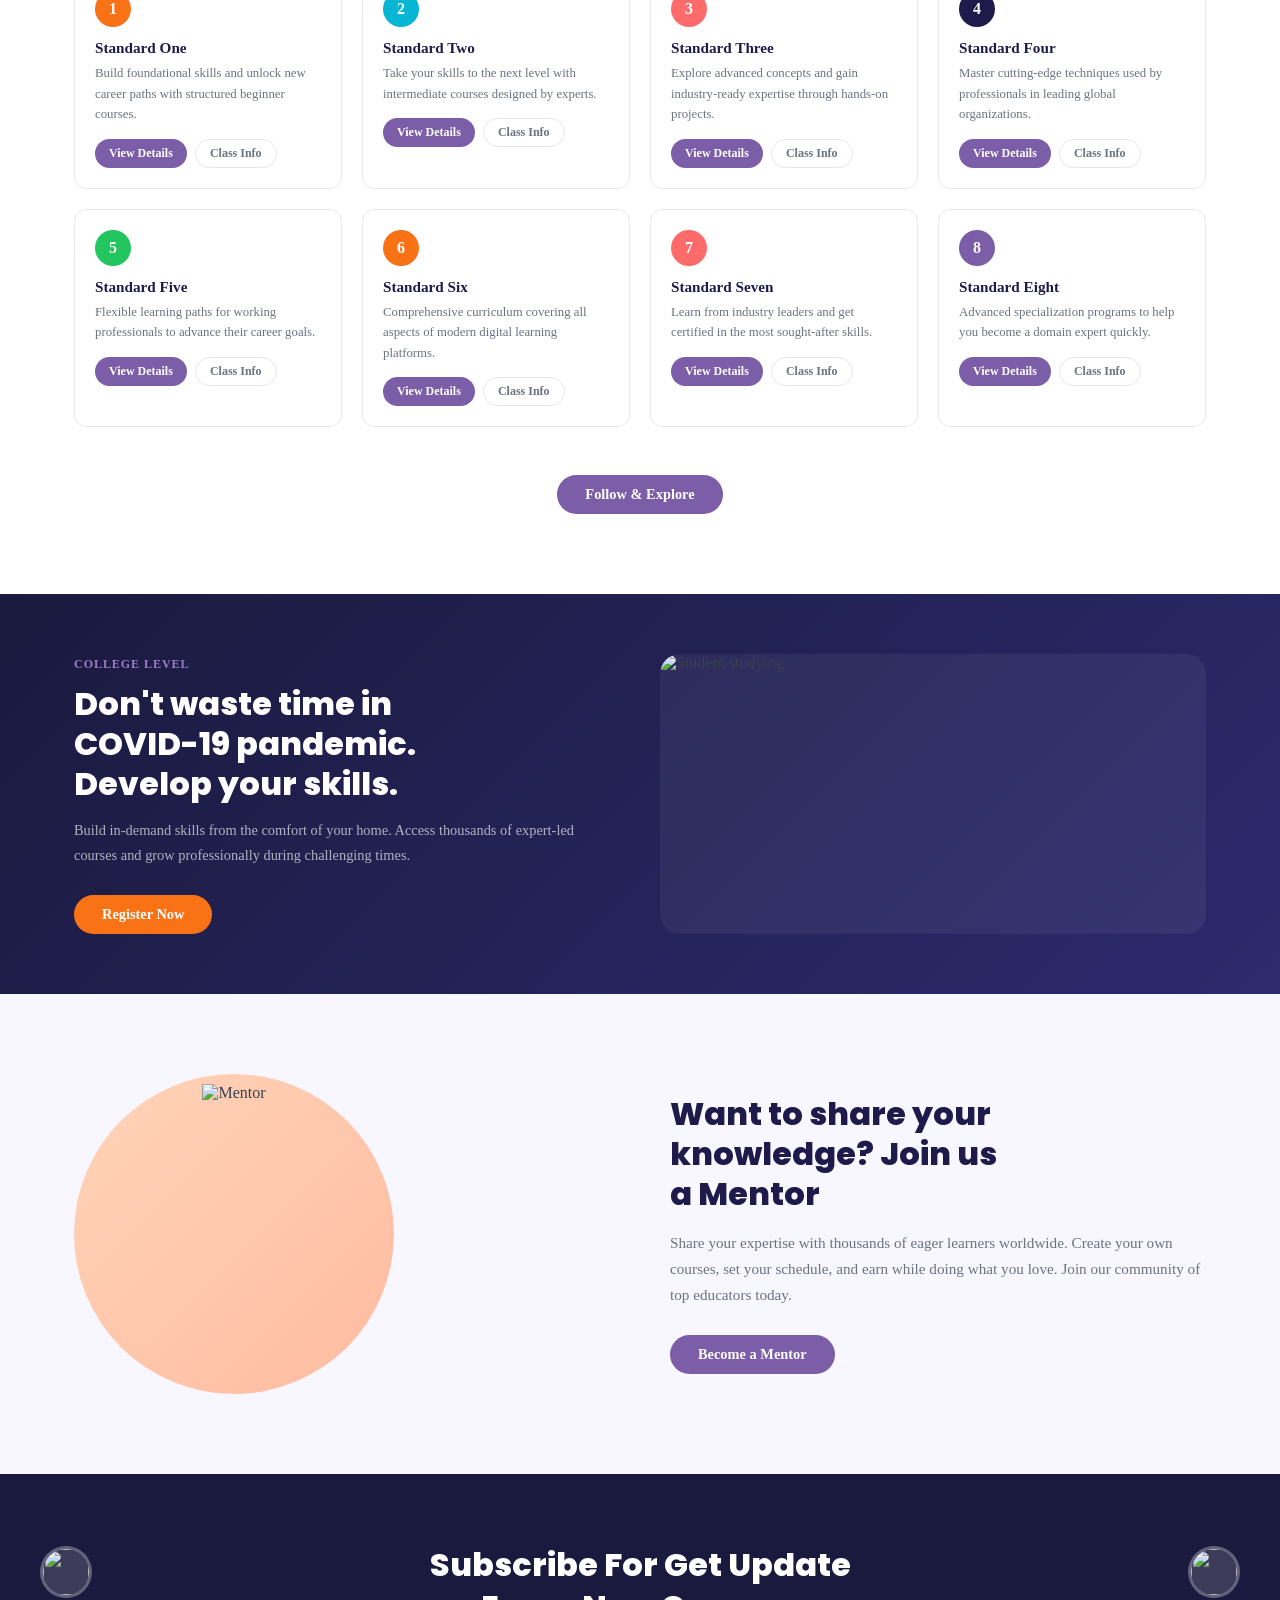
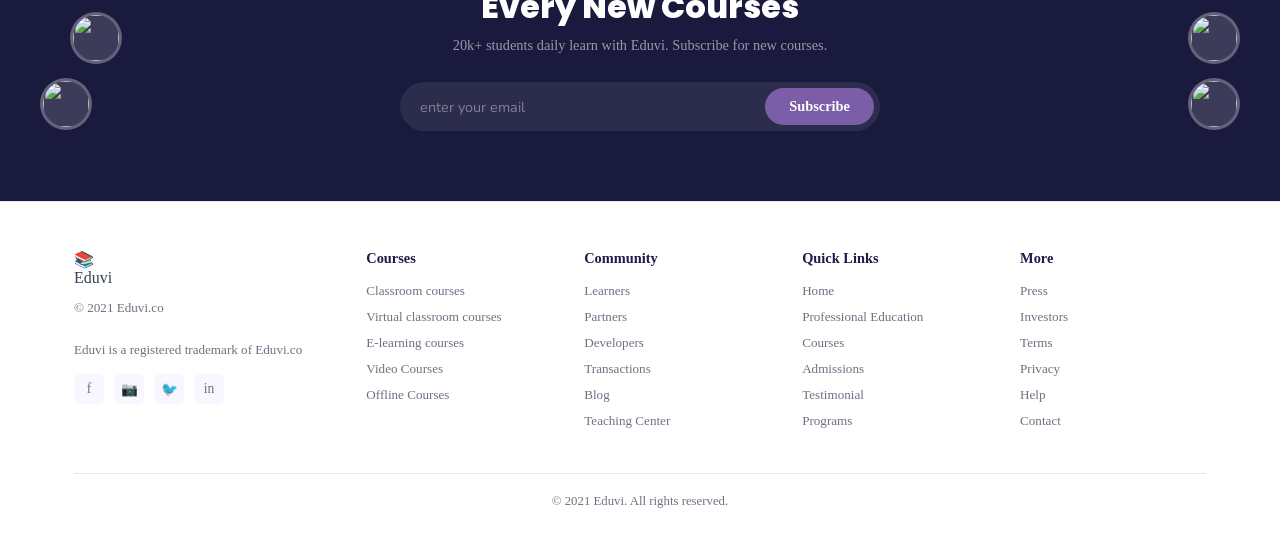
==== commit 032aa9cc: "added chatbot on all pages" ====
--- a/index.html
+++ b/index.html
@@ -29,6 +29,44 @@
     --transition:all .25s ease;
   }
 
+  /* 🌙 DARK MODE */
+body.dark {
+  --bg: #0f172a;
+  --bg-card: #1e293b;
+  --text: #e5e7eb;
+  --text-light: #94a3b8;
+  --dark: #ffffff;
+  --border: #334155;
+}
+
+/* background overrides */
+body.dark {
+  background: var(--bg);
+  color: var(--text);
+}
+
+body.dark .courses-section,
+body.dark footer {
+  background: #020617;
+}
+
+body.dark .course-card {
+  background: var(--bg-card);
+  border-color: var(--border);
+}
+
+body.dark .hero {
+  background: linear-gradient(135deg, #020617, #0f172a);
+}
+
+body.dark .covid-section {
+  background: linear-gradient(135deg, #020617, #020617);
+}
+
+body.dark .subscribe-section {
+  background: #020617;
+}
+
   /* ─── RESET ─────────────────────────────────────────────── */
   *, *::before, *::after { box-sizing: border-box; margin: 0; padding: 0; }
   html { scroll-behavior: smooth; }
@@ -550,7 +588,36 @@
     el.style.transition = 'opacity .5s ease, transform .5s ease';
     observer.observe(el);
   });
+
+    // DARK MODE TOGGLE
+  const darkBtn = document.getElementById('darkModeBtn');
+
+  darkBtn.addEventListener('click', () => {
+    document.body.classList.toggle('dark');
+
+    // save preference
+    if (document.body.classList.contains('dark')) {
+      localStorage.setItem('theme', 'dark');
+      darkBtn.textContent = '☀️';
+    } else {
+      localStorage.setItem('theme', 'light');
+      darkBtn.textContent = '🌙';
+    }
+  });
+
+  // load saved theme
+  window.addEventListener('DOMContentLoaded', () => {
+    const savedTheme = localStorage.getItem('theme');
+
+    if (savedTheme === 'dark') {
+      document.body.classList.add('dark');
+      darkBtn.textContent = '☀️';
+    }
+  });
 </script>
+
+    <script src="chatbot-widget.js"></script>
+
 </body>
 </html>
 
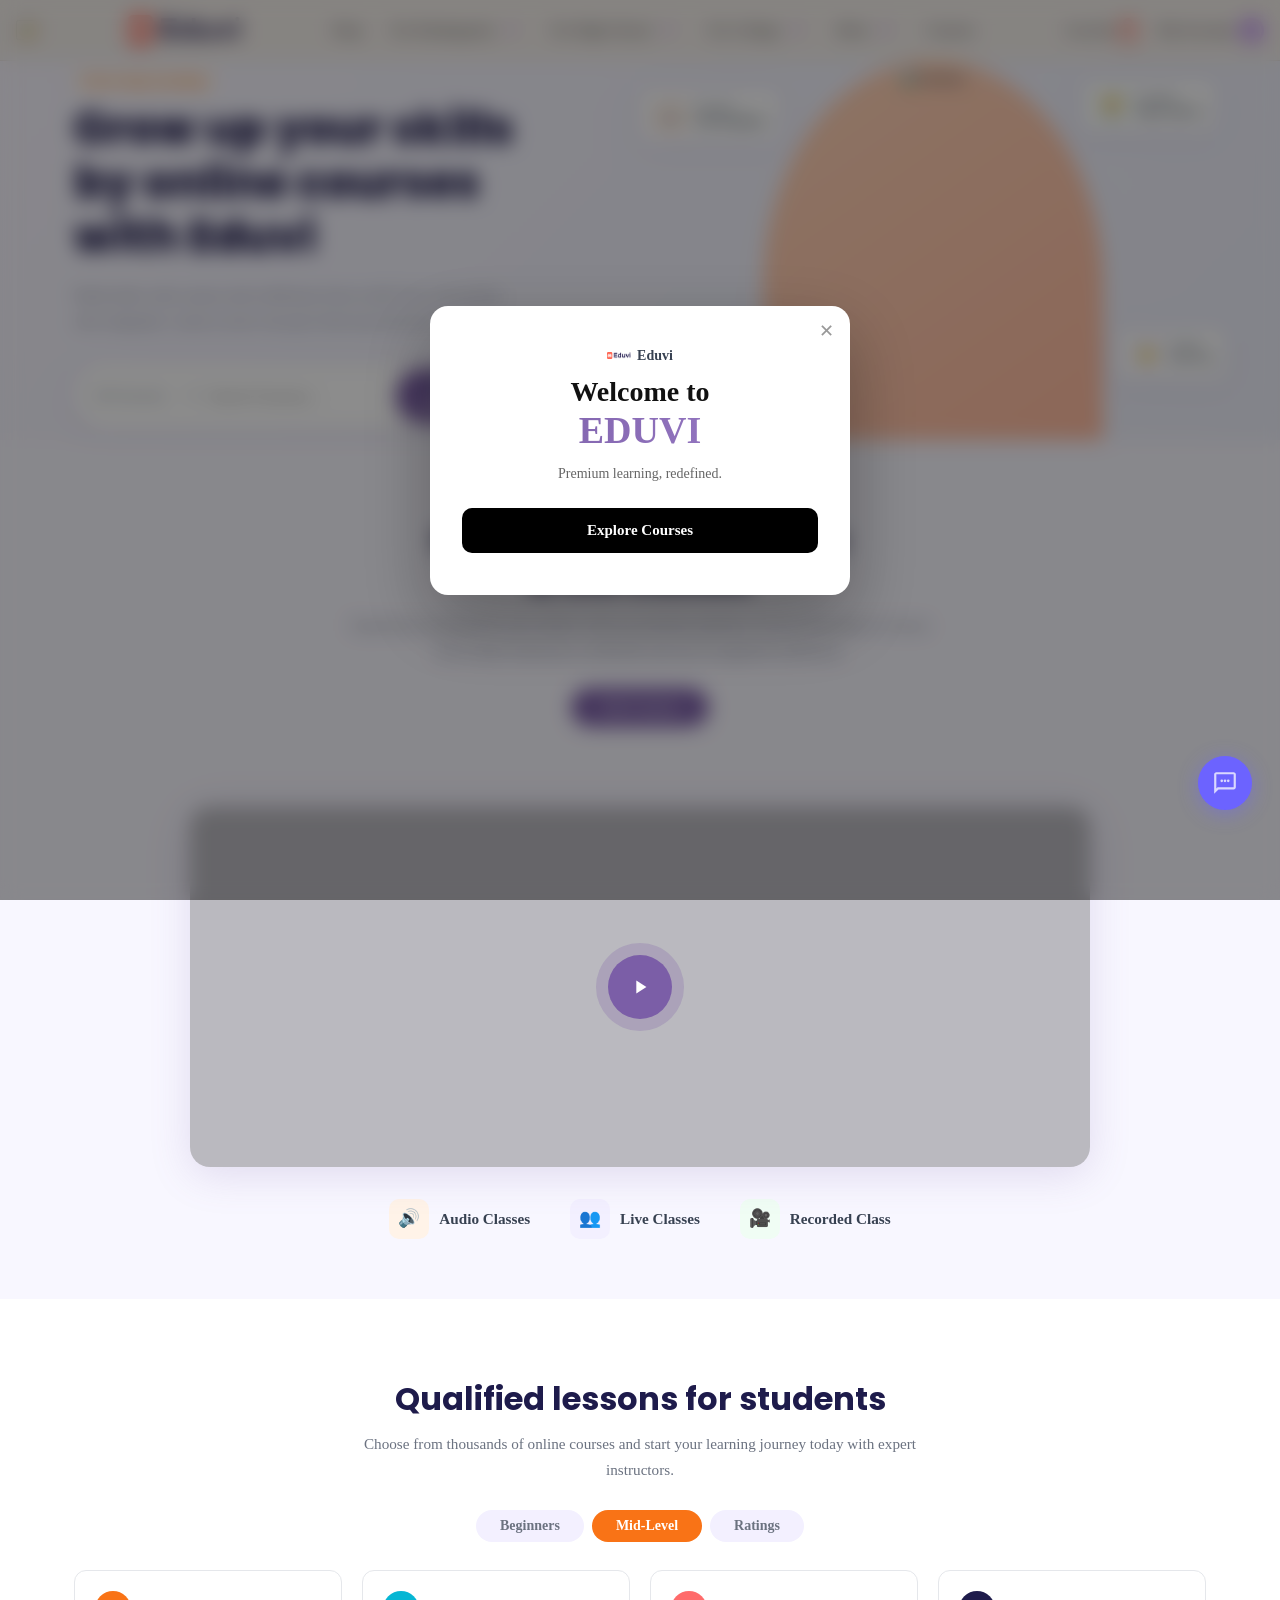
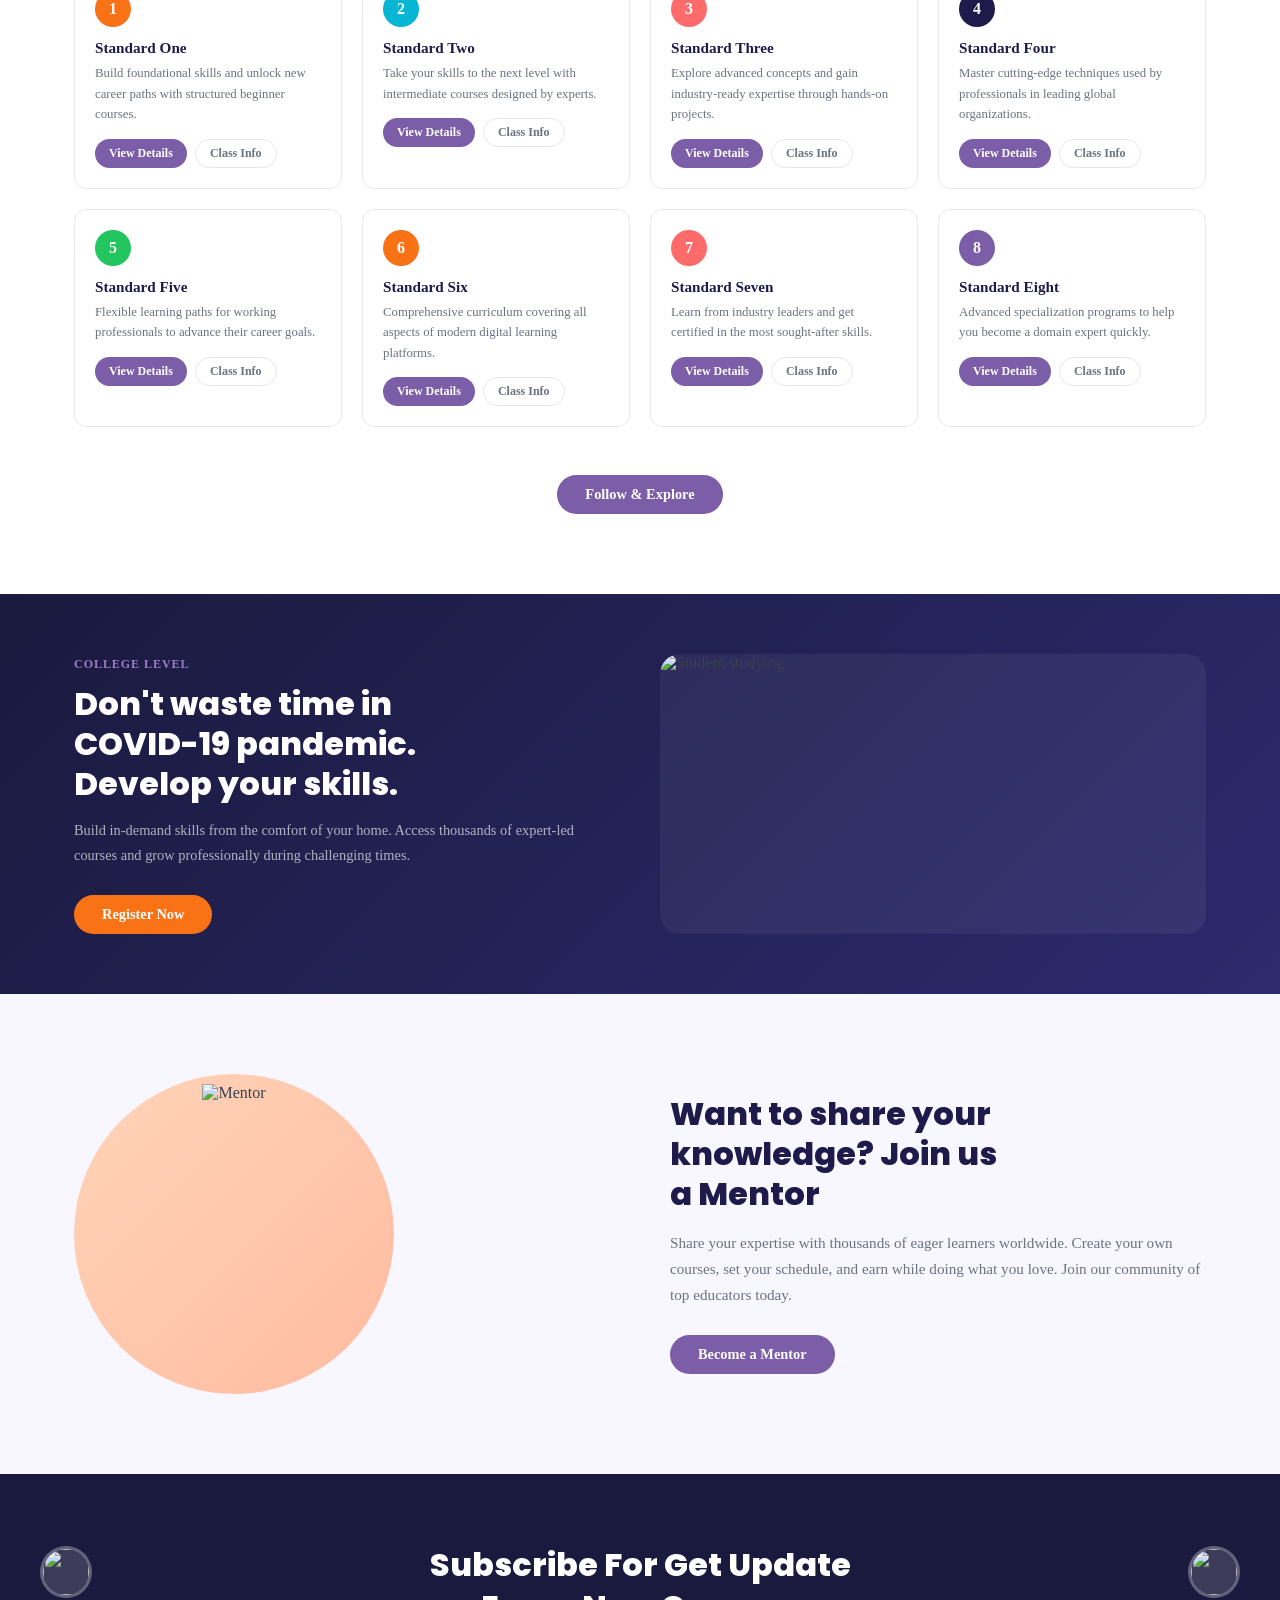
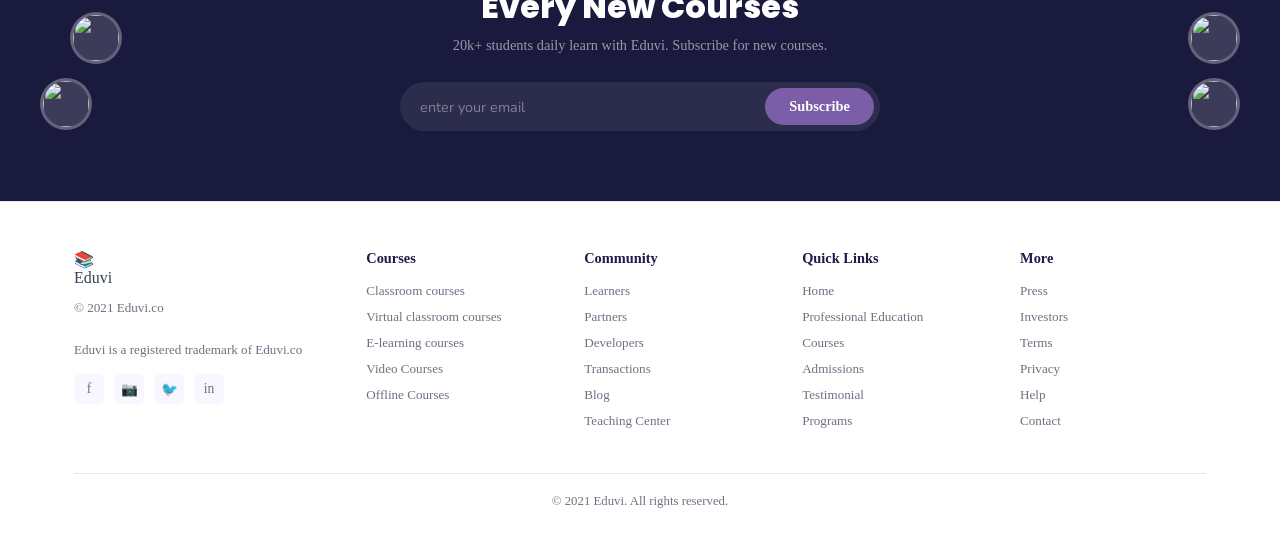
==== commit 57383a4b: "added modal" ====
--- a/index.html
+++ b/index.html
@@ -6,6 +6,7 @@
 <title>Eduvi – Grow Your Skills Online</title>
 <link href="https://fonts.googleapis.com/css2?family=Nunito:wght@400;600;700;800;900&family=Poppins:wght@400;500;600;700;800&display=swap" rel="stylesheet" />
   <link rel="stylesheet" href="style.css" />
+  <link rel="icon" type="image/png" href="images/Logo (1).png" />
 <style>
   /* ─── VARIABLES ────────────────────────────────────────── */
   :root {
@@ -194,9 +195,184 @@
   .footer-col li a { font-size: .82rem; color: var(--text-light); transition: var(--transition); }
   .footer-col li a:hover { color: var(--primary); }
   .footer-bottom { border-top: 1px solid var(--border); padding-top: 20px; text-align: center; font-size: .8rem; color: var(--text-light); }
+
+ /* ═════════ MODAL OVERLAY ═════════ */
+.modal {
+  position: fixed;
+  inset: 0;
+  backdrop-filter: blur(10px);
+  background: rgba(0, 0, 0, 0.45);
+  display: flex;
+  justify-content: center;
+  align-items: center;
+  z-index: 9999;
+}
+
+/* ═════════ MODAL CARD ═════════ */
+.modal-card {
+  background: #ffffff;
+  width: 90%;
+  max-width: 420px;
+  padding: 42px 32px;
+  border-radius: 18px;
+  text-align: center;
+  position: relative;
+  box-shadow: 0 25px 70px rgba(0,0,0,0.3);
+  animation: modalFadeIn 0.45s ease;
+}
+
+/* animation */
+@keyframes modalFadeIn {
+  from {
+    transform: scale(0.85) translateY(20px);
+    opacity: 0;
+  }
+  to {
+    transform: scale(1) translateY(0);
+    opacity: 1;
+  }
+}
+
+/* ═════════ CLOSE BUTTON ═════════ */
+.close-btn {
+  position: absolute;
+  top: 14px;
+  right: 16px;
+  border: none;
+  background: transparent;
+  font-size: 18px;
+  cursor: pointer;
+  color: #333;
+  transition: 0.2s;
+}
+
+.close-btn:hover {
+  transform: scale(1.2);
+  opacity: 0.7;
+}
+
+/* ═════════ LOGO ═════════ */
+.modal-logo {
+  display: flex;
+  justify-content: center;
+  align-items: center;
+  gap: 6px;
+  font-weight: 700;
+  font-size: 14px;
+  margin-bottom: 12px;
+}
+
+.modal-logo img {
+  width: 24px;
+}
+
+/* ═════════ TEXT ═════════ */
+.modal-card h2 {
+  font-size: 28px;
+  font-weight: 700;
+  margin: 10px 0 0;
+  color: #111;
+}
+
+.highlight {
+  font-size: 38px;
+  font-weight: 800;
+  margin: 0;
+  background: linear-gradient(90deg, #7B5EA7, #9b7dc8);
+  -webkit-background-clip: text;
+  -webkit-text-fill-color: transparent;
+}
+
+.modal-card p {
+  font-size: 14px;
+  color: #666;
+  margin: 14px 0 26px;
+}
+
+/* ═════════ BUTTON ═════════ */
+/* BUTTON BASE */
+.modal-btn {
+  position: relative;
+  overflow: hidden;
+  width: 100%;
+  padding: 14px;
+  border-radius: 10px;
+  border: none;
+  background: #000;
+  color: #fff;
+  font-weight: 700;
+  font-size: 15px;
+  cursor: pointer;
+  transition: transform 0.25s, box-shadow 0.25s;
+  z-index: 1;
+}
+
+/* hover lift */
+.modal-btn:hover {
+  transform: translateY(-2px);
+  box-shadow: 0 10px 25px rgba(0,0,0,0.25);
+}
+
+/* sliding white background */
+.modal-btn::before {
+  content: "";
+  position: absolute;
+  inset: 0;
+  background: #fff;
+  transform: translateX(-100%);
+  transition: transform 0.6s ease; /* slow animation */
+  z-index: -1;
+}
+
+/* text layer */
+.modal-btn span {
+  position: relative;
+  z-index: 2;
+  transition: color 0.6s ease;
+}
+
+/* HOVER STATE */
+.modal-btn:hover::before {
+  transform: translateX(0); /* slide in */
+}
+
+.modal-btn:hover span {
+  color: #000; /* text turns black */
+}
+
+@keyframes shineMove {
+  100% {
+    left: 125%;
+  }
+}
+
+/* ═════════ HIDDEN STATE ═════════ */
+.modal.hidden {
+  display: none;
+}
 </style>
 </head>
 <body>
+
+<div id="welcomeModal" class="modal">
+  <div class="modal-card">
+    <button class="close-btn" onclick="closeModal()">✕</button>
+
+    <div class="modal-logo">
+      <img src="images/Logo (1).png" alt="logo">
+      <span>Eduvi</span>
+    </div>
+
+    <h2>Welcome to</h2>
+    <h1 class="highlight">EDUVI</h1>
+
+    <p>Premium learning, redefined.</p>
+
+    <button class="modal-btn">
+      <a href="courses.html"> <span>Explore Courses</span> </a>
+    </button>
+  </div>
+</div>
 
 <!-- ══ NAVBAR ══════════════════════════════════════════════ -->
 <nav>
@@ -614,6 +790,53 @@
       darkBtn.textContent = '☀️';
     }
   });
+
+// Wait until everything is loaded
+window.addEventListener("load", () => {
+  const modal = document.getElementById("welcomeModal");
+  const closeBtn = document.querySelector(".close-btn");
+
+  // Force modal to be visible on every reload
+  modal.classList.remove("hidden");
+
+  // Disable close button for a short time (so user actually sees it)
+  closeBtn.style.pointerEvents = "none";
+  closeBtn.style.opacity = "0.5";
+
+  setTimeout(() => {
+    closeBtn.style.pointerEvents = "auto";
+    closeBtn.style.opacity = "1";
+  }, 2000); // 2 seconds lock
+
+  setTimeout(() => {
+    modal.classList.add("hidden");
+  }, 8000); // 8 seconds instead of 5
+  });
+
+
+// Close when clicking X
+  function closeModal() {
+    document.getElementById("welcomeModal").classList.add("hidden");
+  }
+
+
+  // Close when clicking outside the card
+  window.addEventListener("click", (e) => {
+    const modal = document.getElementById("welcomeModal");
+    const card = document.querySelector(".modal-card");
+
+    if (e.target === modal) {
+      modal.classList.add("hidden");
+    }
+  });
+
+
+  // OPTIONAL: close with ESC key (feels professional)
+  window.addEventListener("keydown", (e) => {
+    if (e.key === "Escape") {
+      document.getElementById("welcomeModal").classList.add("hidden");
+    }
+  });
 </script>
 
     <script src="chatbot-widget.js"></script>
